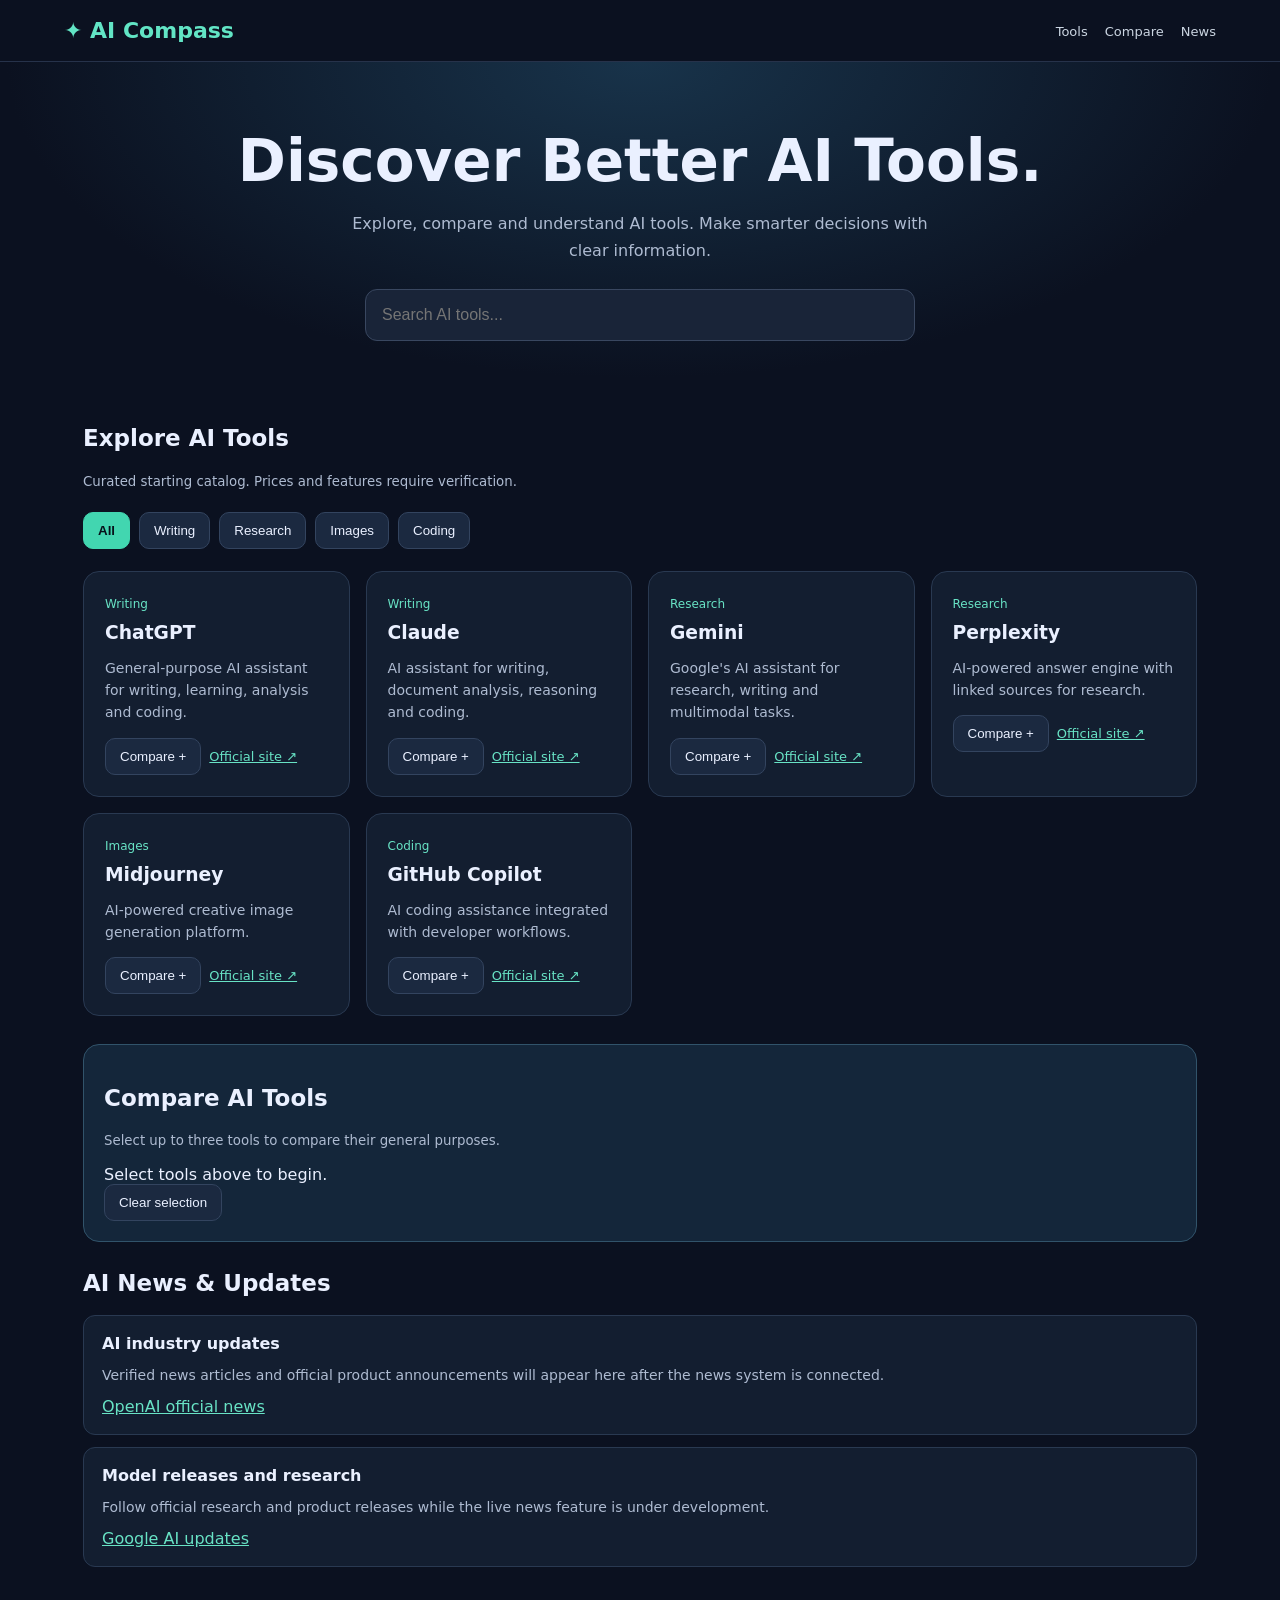
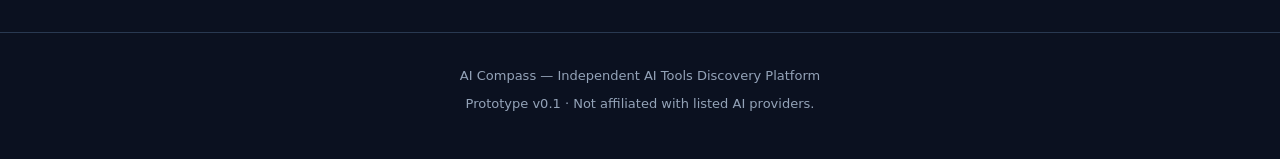
==== index.html @ 741b5163 "Add homepage for AI Compass prototype" ====
<!DOCTYPE html>
<html lang="en">
<head>
<meta charset="UTF-8">
<meta name="viewport" content="width=device-width, initial-scale=1">
<meta name="description" content="Discover, explore and compare AI tools with AI Compass.">
<title>AI Compass | Discover Better AI Tools</title>
<style>
:root{font-family:system-ui,Arial,sans-serif;color:#eaf0ff;background:#0b1120}
*{box-sizing:border-box}
body{margin:0}
header{border-bottom:1px solid #26324a;padding:18px 5%;display:flex;justify-content:space-between;align-items:center;gap:12px}
.logo{font-weight:800;font-size:22px;color:#62e5c5}
nav a{color:#cbd5e1;text-decoration:none;margin-left:12px;font-size:13px}
.hero{text-align:center;padding:65px 18px 40px;background:radial-gradient(ellipse at top,#18334a,#0b1120 70%)}
h1{font-size:clamp(32px,7vw,58px);margin:0 0 15px}
.hero p{color:#aebbd1;max-width:580px;margin:0 auto 25px;line-height:1.7}
input{background:#192438;color:white;border:1px solid #394760;border-radius:12px;padding:16px;width:100%;max-width:550px;font-size:16px}
main{max-width:1150px;margin:auto;padding:25px 18px}
h2{font-size:23px}
.filters{display:flex;flex-wrap:wrap;gap:9px;margin:22px 0}
button{cursor:pointer;background:#1b2940;color:#eaf0ff;border:1px solid #33445f;border-radius:10px;padding:10px 14px}
button.active,.primary{background:#42d6b0;color:#07121a;border-color:#42d6b0;font-weight:700}
.grid{display:grid;grid-template-columns:repeat(auto-fit,minmax(240px,1fr));gap:16px}
.card{background:#131e30;border:1px solid #293951;border-radius:16px;padding:21px}
.card h3{margin:10px 0}
.card p{color:#aebbd1;font-size:14px;line-height:1.6}
.tag{color:#68e3c5;font-size:12px}
.actions{display:flex;gap:8px;align-items:center;flex-wrap:wrap}
a{color:#68e3c5}
.card a{font-size:13px}
.compare{background:#14263a;border:1px solid #31536a;border-radius:16px;padding:20px;margin:28px 0}
.compare table{width:100%;border-collapse:collapse;font-size:14px}
td,th{padding:12px;border-bottom:1px solid #304158;text-align:left}
.tablewrap{overflow-x:auto}
.news{display:grid;gap:12px}
.news article{padding:18px;border:1px solid #293951;border-radius:12px;background:#131e30}
.news p{color:#aebbd1;font-size:14px}
footer{text-align:center;padding:35px;color:#94a3b8;border-top:1px solid #293951;margin-top:40px;font-size:13px}
small{color:#aebbd1}
</style>
</head>
<body>
<header>
<div class="logo">✦ AI Compass</div>
<nav>
<a href="#tools">Tools</a>
<a href="#comparison">Compare</a>
<a href="#news">News</a>
</nav>
</header>

<section class="hero">
<h1>Discover Better AI Tools.</h1>
<p>Explore, compare and understand AI tools.
Make smarter decisions with clear information.</p>
<input id="search" placeholder="Search AI tools..." aria-label="Search AI tools">
</section>

<main>
<section id="tools">
<h2>Explore AI Tools</h2>
<p><small>Curated starting catalog. Prices and features require verification.</small></p>
<div class="filters" id="filters"></div>
<div class="grid" id="cards"></div>
</section>

<section class="compare" id="comparison">
<h2>Compare AI Tools</h2>
<p><small>Select up to three tools to compare their general purposes.</small></p>
<div id="comparisonResult">Select tools above to begin.</div>
<button onclick="clearComparison()">Clear selection</button>
</section>

<section id="news">
<h2>AI News & Updates</h2>
<div class="news">
<article>
<strong>AI industry updates</strong>
<p>Verified news articles and official product announcements will appear here after the news system is connected.</p>
<a href="https://openai.com/news/" target="_blank" rel="noopener noreferrer">OpenAI official news</a>
</article>
<article>
<strong>Model releases and research</strong>
<p>Follow official research and product releases while the live news feature is under development.</p>
<a href="https://blog.google/technology/ai/" target="_blank" rel="noopener noreferrer">Google AI updates</a>
</article>
</div>
</section>
</main>

<footer>
AI Compass — Independent AI Tools Discovery Platform
<p>Prototype v0.1 · Not affiliated with listed AI providers.</p>
</footer>

<script>
const tools=[
{id:"chatgpt",name:"ChatGPT",category:"Writing",description:"General-purpose AI assistant for writing, learning, analysis and coding.",url:"https://chatgpt.com"},
{id:"claude",name:"Claude",category:"Writing",description:"AI assistant for writing, document analysis, reasoning and coding.",url:"https://claude.ai"},
{id:"gemini",name:"Gemini",category:"Research",description:"Google's AI assistant for research, writing and multimodal tasks.",url:"https://gemini.google.com"},
{id:"perplexity",name:"Perplexity",category:"Research",description:"AI-powered answer engine with linked sources for research.",url:"https://www.perplexity.ai"},
{id:"midjourney",name:"Midjourney",category:"Images",description:"AI-powered creative image generation platform.",url:"https://www.midjourney.com"},
{id:"copilot",name:"GitHub Copilot",category:"Coding",description:"AI coding assistance integrated with developer workflows.",url:"https://github.com/features/copilot"}
];

let category="All";
let selected=[];

function renderFilters(){
const categories=["All",...new Set(tools.map(t=>t.category))];
document.getElementById("filters").innerHTML=categories.map(c=>
`<button class="${category===c?'active':''}" data-category="${c}">${c}</button>`
).join("");
document.querySelectorAll("[data-category]").forEach(b=>{
b.onclick=()=>{category=b.dataset.category;renderFilters();renderTools()};
});
}

function renderTools(){
const q=document.getElementById("search").value.toLowerCase();
const filtered=tools.filter(t=>
(category==="All"||t.category===category)&&
(t.name+" "+t.description+" "+t.category).toLowerCase().includes(q)
);
document.getElementById("cards").innerHTML=filtered.length?
filtered.map(t=>`
<div class="card">
<span class="tag">${t.category}</span>
<h3>${t.name}</h3>
<p>${t.description}</p>
<div class="actions">
<button class="${selected.includes(t.id)?'primary':''}" data-tool="${t.id}">
${selected.includes(t.id)?"Selected ✓":"Compare +"}</button>
<a href="${t.url}" target="_blank" rel="noopener noreferrer">Official site ↗</a>
</div>
</div>`).join(""):"<p>No tools found.</p>";

document.querySelectorAll("[data-tool]").forEach(b=>{
b.onclick=()=>toggleCompare(b.dataset.tool);
});
}

function toggleCompare(id){
if(selected.includes(id)){
selected=selected.filter(x=>x!==id);
}else{
if(selected.length>=3){alert("Select up to 3 tools.");return}
selected.push(id);
}
renderTools();
renderComparison();
}

function renderComparison(){
const chosen=selected.map(id=>tools.find(t=>t.id===id));
const target=document.getElementById("comparisonResult");
if(!chosen.length){
target.textContent="Select tools above to begin.";
return;
}
target.innerHTML=`
<div class="tablewrap"><table>
<thead><tr><th>Feature</th>${chosen.map(t=>`<th>${t.name}</th>`).join("")}</tr></thead>
<tbody>
<tr><td>Category</td>${chosen.map(t=>`<td>${t.category}</td>`).join("")}</tr>
<tr><td>Primary use</td>${chosen.map(t=>`<td>${t.description}</td>`).join("")}</tr>
<tr><td>Pricing</td>${chosen.map(()=>"<td>Check official site</td>").join("")}</tr>
</tbody>
</table></div>`;
}

function clearComparison(){
selected=[];
renderTools();
renderComparison();
}

document.getElementById("search").addEventListener("input",renderTools);
renderFilters();
renderTools();
renderComparison();
</script>
</body>
</html>
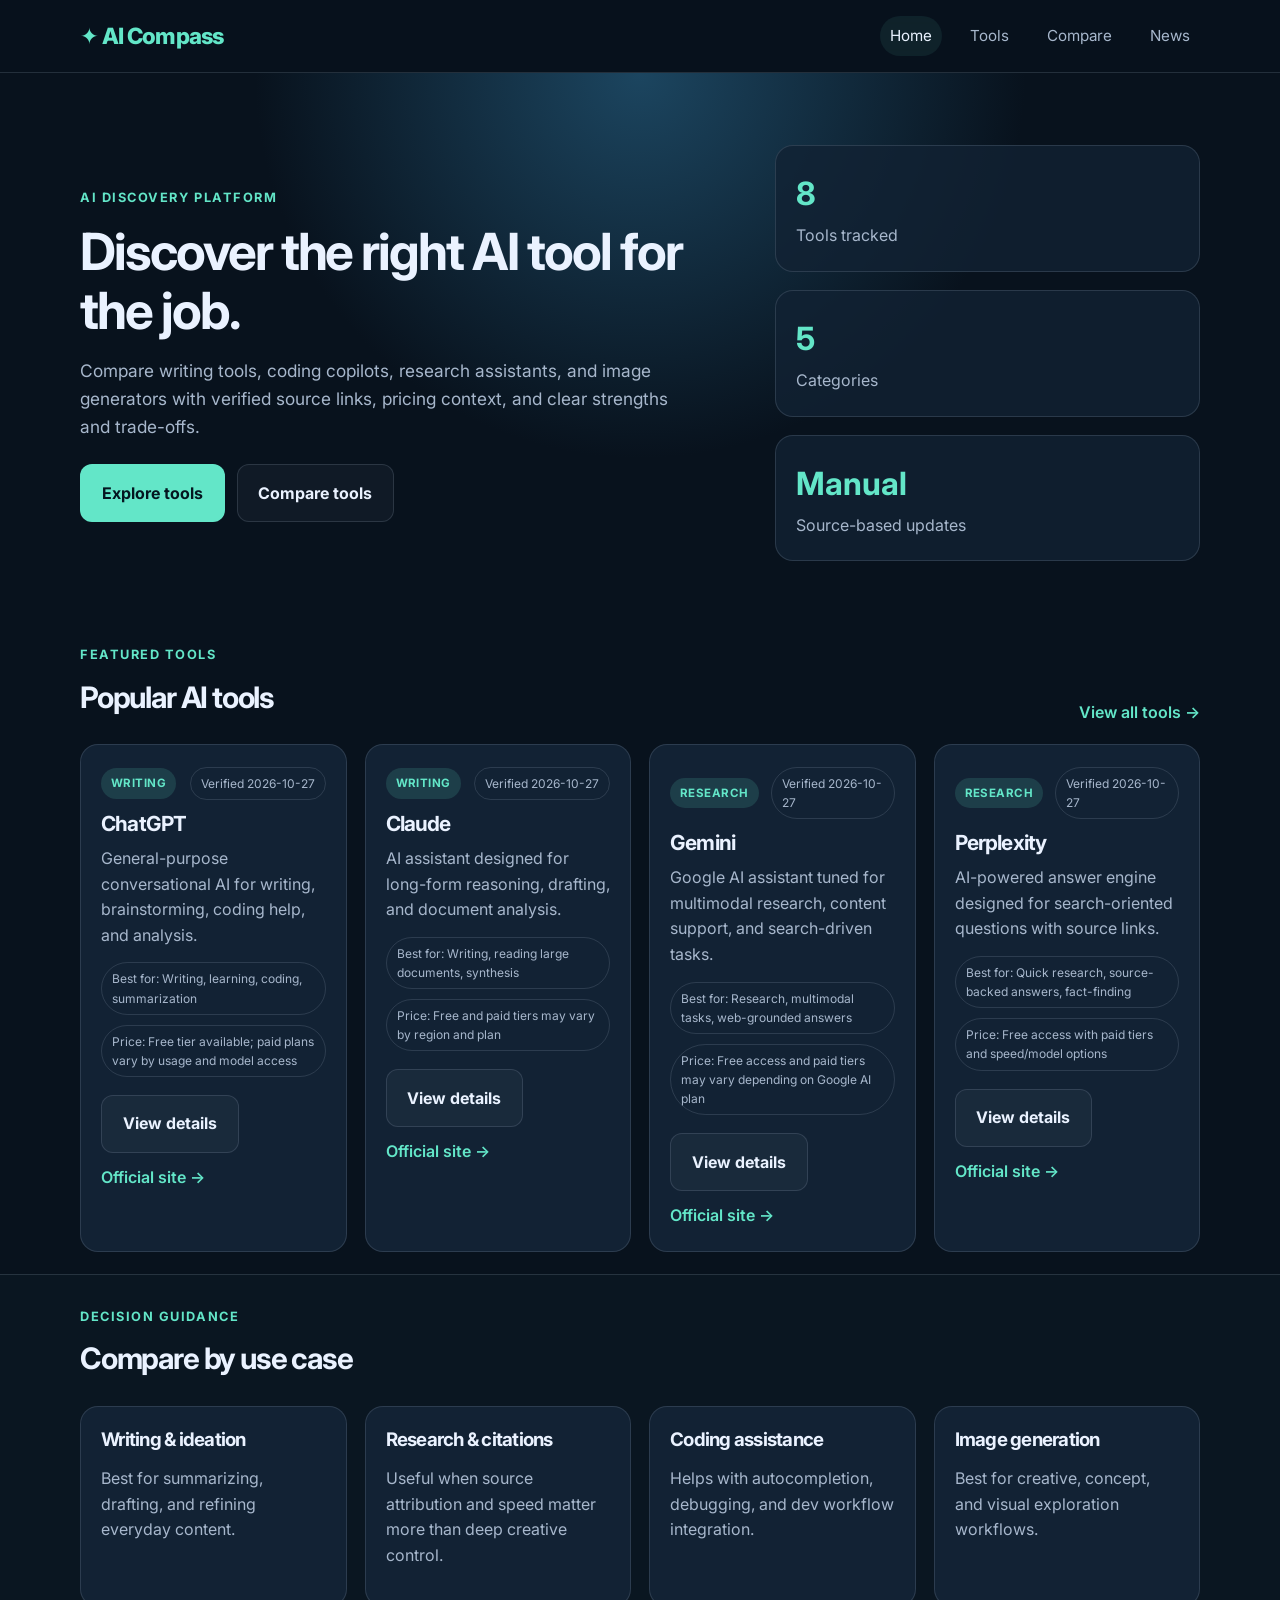
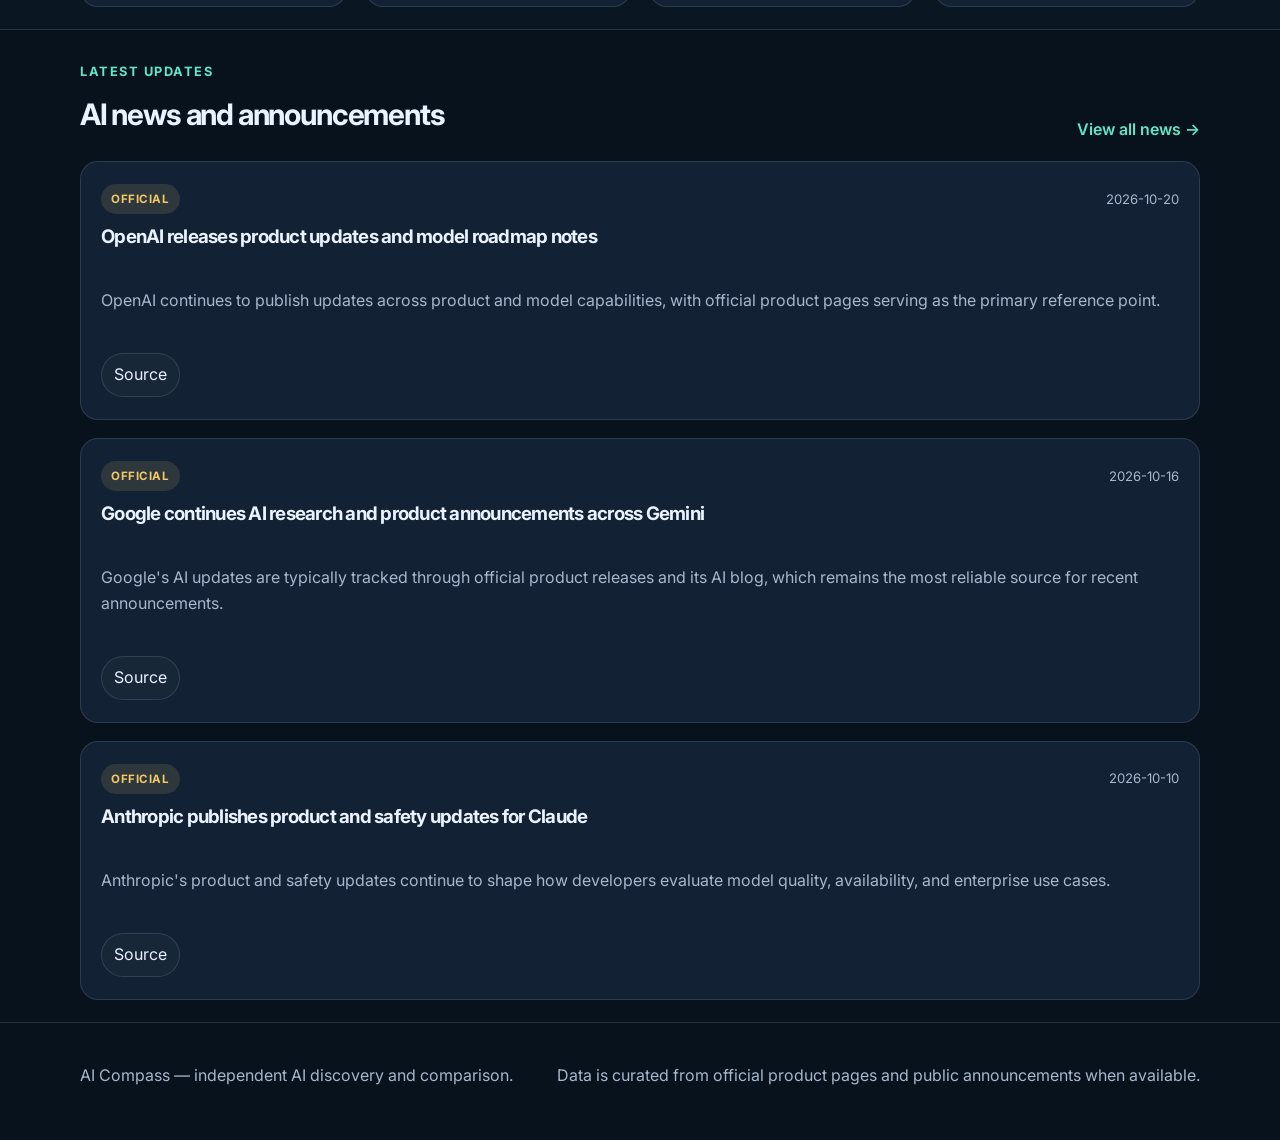
==== commit bcc72d21: "Upgrade AI Compass to v0.2 static multi-page platform with GitHub Pages compatibility and JSON-drive" ====
--- a/index.html
+++ b/index.html
@@ -1,185 +1,138 @@
-<!DOCTYPE html>
+<!doctype html>
 <html lang="en">
-<head>
-<meta charset="UTF-8">
-<meta name="viewport" content="width=device-width, initial-scale=1">
-<meta name="description" content="Discover, explore and compare AI tools with AI Compass.">
-<title>AI Compass | Discover Better AI Tools</title>
-<style>
-:root{font-family:system-ui,Arial,sans-serif;color:#eaf0ff;background:#0b1120}
-*{box-sizing:border-box}
-body{margin:0}
-header{border-bottom:1px solid #26324a;padding:18px 5%;display:flex;justify-content:space-between;align-items:center;gap:12px}
-.logo{font-weight:800;font-size:22px;color:#62e5c5}
-nav a{color:#cbd5e1;text-decoration:none;margin-left:12px;font-size:13px}
-.hero{text-align:center;padding:65px 18px 40px;background:radial-gradient(ellipse at top,#18334a,#0b1120 70%)}
-h1{font-size:clamp(32px,7vw,58px);margin:0 0 15px}
-.hero p{color:#aebbd1;max-width:580px;margin:0 auto 25px;line-height:1.7}
-input{background:#192438;color:white;border:1px solid #394760;border-radius:12px;padding:16px;width:100%;max-width:550px;font-size:16px}
-main{max-width:1150px;margin:auto;padding:25px 18px}
-h2{font-size:23px}
-.filters{display:flex;flex-wrap:wrap;gap:9px;margin:22px 0}
-button{cursor:pointer;background:#1b2940;color:#eaf0ff;border:1px solid #33445f;border-radius:10px;padding:10px 14px}
-button.active,.primary{background:#42d6b0;color:#07121a;border-color:#42d6b0;font-weight:700}
-.grid{display:grid;grid-template-columns:repeat(auto-fit,minmax(240px,1fr));gap:16px}
-.card{background:#131e30;border:1px solid #293951;border-radius:16px;padding:21px}
-.card h3{margin:10px 0}
-.card p{color:#aebbd1;font-size:14px;line-height:1.6}
-.tag{color:#68e3c5;font-size:12px}
-.actions{display:flex;gap:8px;align-items:center;flex-wrap:wrap}
-a{color:#68e3c5}
-.card a{font-size:13px}
-.compare{background:#14263a;border:1px solid #31536a;border-radius:16px;padding:20px;margin:28px 0}
-.compare table{width:100%;border-collapse:collapse;font-size:14px}
-td,th{padding:12px;border-bottom:1px solid #304158;text-align:left}
-.tablewrap{overflow-x:auto}
-.news{display:grid;gap:12px}
-.news article{padding:18px;border:1px solid #293951;border-radius:12px;background:#131e30}
-.news p{color:#aebbd1;font-size:14px}
-footer{text-align:center;padding:35px;color:#94a3b8;border-top:1px solid #293951;margin-top:40px;font-size:13px}
-small{color:#aebbd1}
-</style>
-</head>
-<body>
-<header>
-<div class="logo">✦ AI Compass</div>
-<nav>
-<a href="#tools">Tools</a>
-<a href="#comparison">Compare</a>
-<a href="#news">News</a>
-</nav>
-</header>
+  <head>
+    <meta charset="UTF-8" />
+    <meta name="viewport" content="width=device-width, initial-scale=1.0" />
+    <meta
+      name="description"
+      content="AI Compass helps you discover, compare, and evaluate AI tools with clear data, pricing context, and source links."
+    />
+    <meta
+      name="keywords"
+      content="AI tools, AI comparison, AI discovery, AI news, chatbots, AI research tools, AI coding assistants"
+    />
+    <title>AI Compass | Discover Better AI Tools</title>
+    <link rel="preconnect" href="https://fonts.googleapis.com" />
+    <link rel="preconnect" href="https://fonts.gstatic.com" crossorigin />
+    <link
+      href="https://fonts.googleapis.com/css2?family=Inter:wght@400;500;600;700;800&display=swap"
+      rel="stylesheet"
+    />
+    <link rel="stylesheet" href="assets/styles.css" />
+    <script src="assets/app.js" defer></script>
+  </head>
+  <body>
+    <header class="site-header">
+      <div class="container nav-shell">
+        <a href="index.html" class="brand" aria-label="AI Compass home">✦ AI Compass</a>
+        <nav class="main-nav" aria-label="Main navigation">
+          <a href="index.html" class="active">Home</a>
+          <a href="tools.html">Tools</a>
+          <a href="comparison.html">Compare</a>
+          <a href="news.html">News</a>
+        </nav>
+      </div>
+    </header>
 
-<section class="hero">
-<h1>Discover Better AI Tools.</h1>
-<p>Explore, compare and understand AI tools.
-Make smarter decisions with clear information.</p>
-<input id="search" placeholder="Search AI tools..." aria-label="Search AI tools">
-</section>
+    <main>
+      <section class="hero">
+        <div class="container hero-inner">
+          <div class="hero-copy">
+            <span class="eyebrow">AI discovery platform</span>
+            <h1>Discover the right AI tool for the job.</h1>
+            <p>
+              Compare writing tools, coding copilots, research assistants, and image generators with
+              verified source links, pricing context, and clear strengths and trade-offs.
+            </p>
+            <div class="hero-actions">
+              <a class="button primary" href="tools.html">Explore tools</a>
+              <a class="button secondary" href="comparison.html">Compare tools</a>
+            </div>
+          </div>
+          <div class="hero-panel" aria-label="Overview stats">
+            <div class="stat-card">
+              <strong data-home-stat="count">0</strong>
+              <span>Tools tracked</span>
+            </div>
+            <div class="stat-card">
+              <strong data-home-stat="categories">0</strong>
+              <span>Categories</span>
+            </div>
+            <div class="stat-card">
+              <strong>Manual</strong>
+              <span>Source-based updates</span>
+            </div>
+          </div>
+        </div>
+      </section>
 
-<main>
-<section id="tools">
-<h2>Explore AI Tools</h2>
-<p><small>Curated starting catalog. Prices and features require verification.</small></p>
-<div class="filters" id="filters"></div>
-<div class="grid" id="cards"></div>
-</section>
+      <section class="section">
+        <div class="container">
+          <div class="section-head">
+            <div>
+              <span class="eyebrow">Featured tools</span>
+              <h2>Popular AI tools</h2>
+            </div>
+            <a href="tools.html" class="inline-link">View all tools →</a>
+          </div>
+          <div id="featured-tools" class="tool-grid" aria-live="polite"></div>
+        </div>
+      </section>
 
-<section class="compare" id="comparison">
-<h2>Compare AI Tools</h2>
-<p><small>Select up to three tools to compare their general purposes.</small></p>
-<div id="comparisonResult">Select tools above to begin.</div>
-<button onclick="clearComparison()">Clear selection</button>
-</section>
+      <section class="section alt-section">
+        <div class="container">
+          <div class="section-head">
+            <div>
+              <span class="eyebrow">Decision guidance</span>
+              <h2>Compare by use case</h2>
+            </div>
+          </div>
+          <div class="use-case-grid">
+            <article class="info-card">
+              <h3>Writing & ideation</h3>
+              <p>Best for summarizing, drafting, and refining everyday content.</p>
+            </article>
+            <article class="info-card">
+              <h3>Research & citations</h3>
+              <p>Useful when source attribution and speed matter more than deep creative control.</p>
+            </article>
+            <article class="info-card">
+              <h3>Coding assistance</h3>
+              <p>Helps with autocompletion, debugging, and dev workflow integration.</p>
+            </article>
+            <article class="info-card">
+              <h3>Image generation</h3>
+              <p>Best for creative, concept, and visual exploration workflows.</p>
+            </article>
+          </div>
+        </div>
+      </section>
 
-<section id="news">
-<h2>AI News & Updates</h2>
-<div class="news">
-<article>
-<strong>AI industry updates</strong>
-<p>Verified news articles and official product announcements will appear here after the news system is connected.</p>
-<a href="https://openai.com/news/" target="_blank" rel="noopener noreferrer">OpenAI official news</a>
-</article>
-<article>
-<strong>Model releases and research</strong>
-<p>Follow official research and product releases while the live news feature is under development.</p>
-<a href="https://blog.google/technology/ai/" target="_blank" rel="noopener noreferrer">Google AI updates</a>
-</article>
-</div>
-</section>
-</main>
+      <section class="section">
+        <div class="container">
+          <div class="section-head">
+            <div>
+              <span class="eyebrow">Latest updates</span>
+              <h2>AI news and announcements</h2>
+            </div>
+            <a href="news.html" class="inline-link">View all news →</a>
+          </div>
+          <div id="featured-news" class="news-list compact"></div>
+        </div>
+      </section>
+    </main>
 
-<footer>
-AI Compass — Independent AI Tools Discovery Platform
-<p>Prototype v0.1 · Not affiliated with listed AI providers.</p>
-</footer>
+    <footer class="site-footer">
+      <div class="container footer-shell">
+        <p>AI Compass — independent AI discovery and comparison.</p>
+        <p>Data is curated from official product pages and public announcements when available.</p>
+      </div>
+    </footer>
 
-<script>
-const tools=[
-{id:"chatgpt",name:"ChatGPT",category:"Writing",description:"General-purpose AI assistant for writing, learning, analysis and coding.",url:"https://chatgpt.com"},
-{id:"claude",name:"Claude",category:"Writing",description:"AI assistant for writing, document analysis, reasoning and coding.",url:"https://claude.ai"},
-{id:"gemini",name:"Gemini",category:"Research",description:"Google's AI assistant for research, writing and multimodal tasks.",url:"https://gemini.google.com"},
-{id:"perplexity",name:"Perplexity",category:"Research",description:"AI-powered answer engine with linked sources for research.",url:"https://www.perplexity.ai"},
-{id:"midjourney",name:"Midjourney",category:"Images",description:"AI-powered creative image generation platform.",url:"https://www.midjourney.com"},
-{id:"copilot",name:"GitHub Copilot",category:"Coding",description:"AI coding assistance integrated with developer workflows.",url:"https://github.com/features/copilot"}
-];
-
-let category="All";
-let selected=[];
-
-function renderFilters(){
-const categories=["All",...new Set(tools.map(t=>t.category))];
-document.getElementById("filters").innerHTML=categories.map(c=>
-`<button class="${category===c?'active':''}" data-category="${c}">${c}</button>`
-).join("");
-document.querySelectorAll("[data-category]").forEach(b=>{
-b.onclick=()=>{category=b.dataset.category;renderFilters();renderTools()};
-});
-}
-
-function renderTools(){
-const q=document.getElementById("search").value.toLowerCase();
-const filtered=tools.filter(t=>
-(category==="All"||t.category===category)&&
-(t.name+" "+t.description+" "+t.category).toLowerCase().includes(q)
-);
-document.getElementById("cards").innerHTML=filtered.length?
-filtered.map(t=>`
-<div class="card">
-<span class="tag">${t.category}</span>
-<h3>${t.name}</h3>
-<p>${t.description}</p>
-<div class="actions">
-<button class="${selected.includes(t.id)?'primary':''}" data-tool="${t.id}">
-${selected.includes(t.id)?"Selected ✓":"Compare +"}</button>
-<a href="${t.url}" target="_blank" rel="noopener noreferrer">Official site ↗</a>
-</div>
-</div>`).join(""):"<p>No tools found.</p>";
-
-document.querySelectorAll("[data-tool]").forEach(b=>{
-b.onclick=()=>toggleCompare(b.dataset.tool);
-});
-}
-
-function toggleCompare(id){
-if(selected.includes(id)){
-selected=selected.filter(x=>x!==id);
-}else{
-if(selected.length>=3){alert("Select up to 3 tools.");return}
-selected.push(id);
-}
-renderTools();
-renderComparison();
-}
-
-function renderComparison(){
-const chosen=selected.map(id=>tools.find(t=>t.id===id));
-const target=document.getElementById("comparisonResult");
-if(!chosen.length){
-target.textContent="Select tools above to begin.";
-return;
-}
-target.innerHTML=`
-<div class="tablewrap"><table>
-<thead><tr><th>Feature</th>${chosen.map(t=>`<th>${t.name}</th>`).join("")}</tr></thead>
-<tbody>
-<tr><td>Category</td>${chosen.map(t=>`<td>${t.category}</td>`).join("")}</tr>
-<tr><td>Primary use</td>${chosen.map(t=>`<td>${t.description}</td>`).join("")}</tr>
-<tr><td>Pricing</td>${chosen.map(()=>"<td>Check official site</td>").join("")}</tr>
-</tbody>
-</table></div>`;
-}
-
-function clearComparison(){
-selected=[];
-renderTools();
-renderComparison();
-}
-
-document.getElementById("search").addEventListener("input",renderTools);
-renderFilters();
-renderTools();
-renderComparison();
-</script>
-</body>
+    <script>
+      document.addEventListener('DOMContentLoaded', () => {
+        window.aiCompassApp && window.aiCompassApp.initHome();
+      });
+    </script>
+  </body>
 </html>
--- a/assets/styles.css
+++ b/assets/styles.css
@@ -0,0 +1,607 @@
+@charset "UTF-8";
+:root {
+  --bg: #08121d;
+  --bg-soft: #0d1b2a;
+  --panel: #122234;
+  --panel-strong: #132b42;
+  --panel-alt: #101e2f;
+  --border: rgba(148, 163, 184, 0.2);
+  --text: #eaf2ff;
+  --muted: #a7b7cc;
+  --accent: #63e6c8;
+  --accent-strong: #43d9b6;
+  --accent-soft: rgba(99, 230, 200, 0.14);
+  --warning: #f3c969;
+  --danger: #ee7d7d;
+  --shadow: rgba(3, 7, 18, 0.45);
+  --radius: 18px;
+  --radius-small: 12px;
+}
+
+* {
+  box-sizing: border-box;
+}
+
+html {
+  scroll-behavior: smooth;
+}
+
+body {
+  margin: 0;
+  font-family: "Inter", system-ui, -apple-system, BlinkMacSystemFont, "Segoe UI", sans-serif;
+  background: var(--bg);
+  color: var(--text);
+  line-height: 1.6;
+}
+
+a {
+  color: var(--accent);
+  text-decoration: none;
+}
+
+a:hover {
+  text-decoration: underline;
+}
+
+img {
+  max-width: 100%;
+}
+
+button,
+input,
+select {
+  font: inherit;
+}
+
+.container {
+  width: min(1120px, calc(100% - 32px));
+  margin: 0 auto;
+}
+
+.narrow {
+  max-width: 760px;
+}
+
+.site-header {
+  position: sticky;
+  top: 0;
+  z-index: 30;
+  background: rgba(8, 18, 29, 0.85);
+  backdrop-filter: blur(12px);
+  border-bottom: 1px solid var(--border);
+}
+
+.nav-shell {
+  display: flex;
+  align-items: center;
+  justify-content: space-between;
+  min-height: 72px;
+  gap: 24px;
+}
+
+.brand {
+  font-size: 1.4rem;
+  font-weight: 800;
+  letter-spacing: -0.04em;
+  color: var(--accent);
+  text-decoration: none;
+}
+
+.main-nav {
+  display: flex;
+  align-items: center;
+  gap: 18px;
+  flex-wrap: wrap;
+}
+
+.main-nav a {
+  font-size: 0.95rem;
+  color: var(--muted);
+  text-decoration: none;
+  padding: 8px 10px;
+  border-radius: 999px;
+  transition: 0.2s ease;
+}
+
+.main-nav a:hover,
+.main-nav a.active {
+  color: var(--text);
+  background: rgba(99, 230, 200, 0.08);
+}
+
+.hero {
+  padding: 72px 0 52px;
+  background: radial-gradient(circle at top, rgba(36, 91, 124, 0.7), rgba(8, 18, 29, 0.95) 46%);
+}
+
+.hero-inner {
+  display: grid;
+  grid-template-columns: 1.5fr 0.95fr;
+  gap: 24px;
+  align-items: center;
+}
+
+.eyebrow {
+  display: inline-block;
+  margin-bottom: 14px;
+  color: var(--accent);
+  font-size: 0.8rem;
+  font-weight: 700;
+  letter-spacing: 0.12em;
+  text-transform: uppercase;
+}
+
+h1,
+h2,
+h3,
+h4 {
+  margin: 0 0 12px;
+  line-height: 1.15;
+  letter-spacing: -0.04em;
+}
+
+h1 {
+  font-size: clamp(2.4rem, 4vw, 4.4rem);
+}
+
+h2 {
+  font-size: clamp(1.85rem, 2vw, 2.5rem);
+}
+
+.page-head {
+  padding-top: 52px;
+}
+
+.page-intro {
+  max-width: 640px;
+  color: var(--muted);
+  font-size: 1.05rem;
+}
+
+.hero-copy p {
+  max-width: 620px;
+  color: var(--muted);
+  font-size: 1.08rem;
+}
+
+.hero-actions {
+  display: flex;
+  gap: 12px;
+  flex-wrap: wrap;
+  margin-top: 24px;
+}
+
+.button {
+  display: inline-flex;
+  align-items: center;
+  justify-content: center;
+  padding: 0.95rem 1.3rem;
+  border-radius: 12px;
+  border: 1px solid var(--border);
+  font-weight: 700;
+  transition: 0.2s ease;
+}
+
+.button:hover {
+  text-decoration: none;
+}
+
+.button.primary {
+  background: var(--accent);
+  border-color: transparent;
+  color: #041620;
+}
+
+.button.secondary {
+  background: rgba(148, 163, 184, 0.06);
+  color: var(--text);
+}
+
+.hero-panel {
+  display: grid;
+  gap: 18px;
+}
+
+.stat-card {
+  background: rgba(18, 34, 52, 0.8);
+  border: 1px solid var(--border);
+  border-radius: var(--radius);
+  padding: 22px 20px;
+  box-shadow: var(--shadow);
+}
+
+.stat-card strong {
+  display: block;
+  font-size: 2rem;
+  margin-bottom: 4px;
+  color: var(--accent);
+}
+
+.stat-card span {
+  color: var(--muted);
+}
+
+.section {
+  padding: 28px 0 22px;
+}
+
+.alt-section {
+  background: rgba(12, 25, 36, 0.65);
+  border-block: 1px solid var(--border);
+}
+
+.section-head {
+  display: flex;
+  align-items: end;
+  justify-content: space-between;
+  gap: 20px;
+  margin-bottom: 18px;
+}
+
+.inline-link {
+  font-weight: 600;
+}
+
+.tool-grid,
+.news-list,
+.use-case-grid {
+  display: grid;
+  gap: 18px;
+}
+
+.tool-grid {
+  grid-template-columns: repeat(auto-fit, minmax(220px, 1fr));
+}
+
+.use-case-grid {
+  grid-template-columns: repeat(auto-fit, minmax(220px, 1fr));
+}
+
+.tool-card,
+.info-card,
+.news-card,
+.detail-panel,
+.compare-panel {
+  background: var(--panel);
+  border: 1px solid var(--border);
+  border-radius: var(--radius);
+  box-shadow: var(--shadow);
+}
+
+.tool-card {
+  padding: 22px 20px;
+}
+
+.tool-card-header {
+  display: flex;
+  align-items: center;
+  justify-content: space-between;
+  gap: 12px;
+  margin-bottom: 12px;
+}
+
+.tool-category {
+  display: inline-block;
+  padding: 6px 10px;
+  border-radius: 999px;
+  background: var(--accent-soft);
+  color: var(--accent);
+  font-size: 0.72rem;
+  font-weight: 700;
+  letter-spacing: 0.04em;
+  text-transform: uppercase;
+}
+
+.tool-card h3 {
+  font-size: 1.3rem;
+  margin-bottom: 10px;
+}
+
+.tool-card p {
+  color: var(--muted);
+  margin: 0 0 14px;
+}
+
+.meta-row {
+  display: flex;
+  flex-wrap: wrap;
+  gap: 10px;
+  margin-bottom: 18px;
+}
+
+.meta-pill {
+  display: inline-flex;
+  align-items: center;
+  gap: 6px;
+  padding: 6px 10px;
+  border: 1px solid var(--border);
+  border-radius: 999px;
+  font-size: 0.75rem;
+  color: var(--muted);
+}
+
+.tool-card .actions {
+  display: flex;
+  align-items: center;
+  justify-content: space-between;
+  gap: 12px;
+  flex-wrap: wrap;
+}
+
+.chip-row {
+  display: flex;
+  flex-wrap: wrap;
+  gap: 10px;
+  margin-top: 18px;
+}
+
+.chip {
+  background: rgba(148, 163, 184, 0.05);
+  color: var(--text);
+  border: 1px solid var(--border);
+  border-radius: 999px;
+  padding: 8px 14px;
+  cursor: pointer;
+  transition: 0.2s ease;
+}
+
+.chip.active,
+.chip:hover {
+  background: var(--accent-soft);
+  border-color: rgba(99, 230, 200, 0.5);
+  color: var(--accent);
+}
+
+.toolbar {
+  display: flex;
+  justify-content: space-between;
+  gap: 16px;
+  align-items: center;
+  flex-wrap: wrap;
+}
+
+.search-wrap {
+  width: min(100%, 560px);
+}
+
+.search-wrap input,
+.selector-group select {
+  width: 100%;
+  background: rgba(17, 29, 40, 0.9);
+  color: var(--text);
+  border: 1px solid var(--border);
+  border-radius: 12px;
+  padding: 0.9rem 1rem;
+}
+
+.search-wrap input:focus,
+.selector-group select:focus {
+  outline: 2px solid rgba(99, 230, 200, 0.45);
+  outline-offset: 2px;
+}
+
+.info-card,
+.news-card {
+  padding: 22px 20px;
+}
+
+.info-card p,
+.news-card p,
+.list-note,
+.tool-card .list-note {
+  color: var(--muted);
+}
+
+.news-card {
+  display: grid;
+  gap: 12px;
+}
+
+.news-card-header {
+  display: flex;
+  align-items: center;
+  justify-content: space-between;
+  gap: 12px;
+  flex-wrap: wrap;
+}
+
+.news-card time {
+  color: var(--muted);
+  font-size: 0.82rem;
+}
+
+.news-tag {
+  display: inline-block;
+  padding: 6px 10px;
+  border-radius: 999px;
+  background: rgba(243, 201, 105, 0.12);
+  color: var(--warning);
+  font-size: 0.72rem;
+  text-transform: uppercase;
+  letter-spacing: 0.05em;
+  font-weight: 700;
+}
+
+.compare-selectors {
+  display: grid;
+  grid-template-columns: repeat(auto-fit, minmax(180px, 1fr));
+  gap: 16px;
+}
+
+.selector-group {
+  display: grid;
+  gap: 8px;
+}
+
+.compare-panel {
+  padding: 20px;
+  overflow-x: auto;
+}
+
+.compare-table {
+  width: 100%;
+  border-collapse: collapse;
+  min-width: 640px;
+}
+
+.compare-table th,
+.compare-table td {
+  border-bottom: 1px solid var(--border);
+  text-align: left;
+  padding: 14px 12px;
+  vertical-align: top;
+}
+
+.compare-table th {
+  color: var(--accent);
+  font-size: 0.8rem;
+  letter-spacing: 0.08em;
+  text-transform: uppercase;
+}
+
+.compare-table td {
+  color: var(--text);
+}
+
+.compare-table .muted {
+  color: var(--muted);
+}
+
+.detail-page {
+  padding: 40px 0 64px;
+}
+
+.detail-panel {
+  padding: 24px;
+}
+
+.detail-header {
+  display: flex;
+  align-items: start;
+  justify-content: space-between;
+  gap: 18px;
+  flex-wrap: wrap;
+  padding-bottom: 18px;
+  border-bottom: 1px solid var(--border);
+  margin-bottom: 18px;
+}
+
+.detail-topline {
+  display: flex;
+  align-items: center;
+  gap: 10px;
+  flex-wrap: wrap;
+  margin-bottom: 10px;
+}
+
+.detail-grid {
+  display: grid;
+  grid-template-columns: repeat(auto-fit, minmax(220px, 1fr));
+  gap: 18px;
+  margin-top: 18px;
+}
+
+.detail-card {
+  padding: 18px;
+  border-radius: 12px;
+  background: rgba(17, 29, 40, 0.9);
+  border: 1px solid var(--border);
+}
+
+.detail-card h3 {
+  margin-bottom: 8px;
+  color: var(--accent);
+  font-size: 0.82rem;
+  letter-spacing: 0.08em;
+  text-transform: uppercase;
+}
+
+.detail-card ul {
+  margin: 0;
+  padding-left: 18px;
+  color: var(--muted);
+}
+
+.list-inline {
+  display: flex;
+  flex-wrap: wrap;
+  gap: 8px;
+  padding: 0;
+  margin: 0;
+  list-style: none;
+}
+
+.list-inline li {
+  padding: 6px 10px;
+  border-radius: 999px;
+  background: rgba(99, 230, 200, 0.08);
+  color: var(--accent);
+  font-size: 0.76rem;
+}
+
+.sources {
+  display: flex;
+  flex-wrap: wrap;
+  gap: 10px;
+  margin-top: 12px;
+}
+
+.sources a {
+  display: inline-flex;
+  align-items: center;
+  gap: 8px;
+  padding: 8px 12px;
+  border-radius: 999px;
+  border: 1px solid var(--border);
+  color: var(--text);
+  background: rgba(148, 163, 184, 0.04);
+}
+
+.site-footer {
+  border-top: 1px solid var(--border);
+  padding: 24px 0 36px;
+  color: var(--muted);
+}
+
+.footer-shell {
+  display: flex;
+  justify-content: space-between;
+  gap: 14px;
+  align-items: center;
+  flex-wrap: wrap;
+}
+
+.sr-only {
+  position: absolute;
+  width: 1px;
+  height: 1px;
+  padding: 0;
+  margin: -1px;
+  overflow: hidden;
+  clip: rect(0, 0, 0, 0);
+  white-space: nowrap;
+  border: 0;
+}
+
+@media (max-width: 720px) {
+  .hero-inner {
+    grid-template-columns: 1fr;
+  }
+
+  .nav-shell,
+  .section-head,
+  .footer-shell {
+    align-items: flex-start;
+    flex-direction: column;
+  }
+
+  .main-nav {
+    gap: 10px;
+  }
+
+  .tool-card .actions,
+  .detail-header {
+    flex-direction: column;
+    align-items: flex-start;
+  }
+}
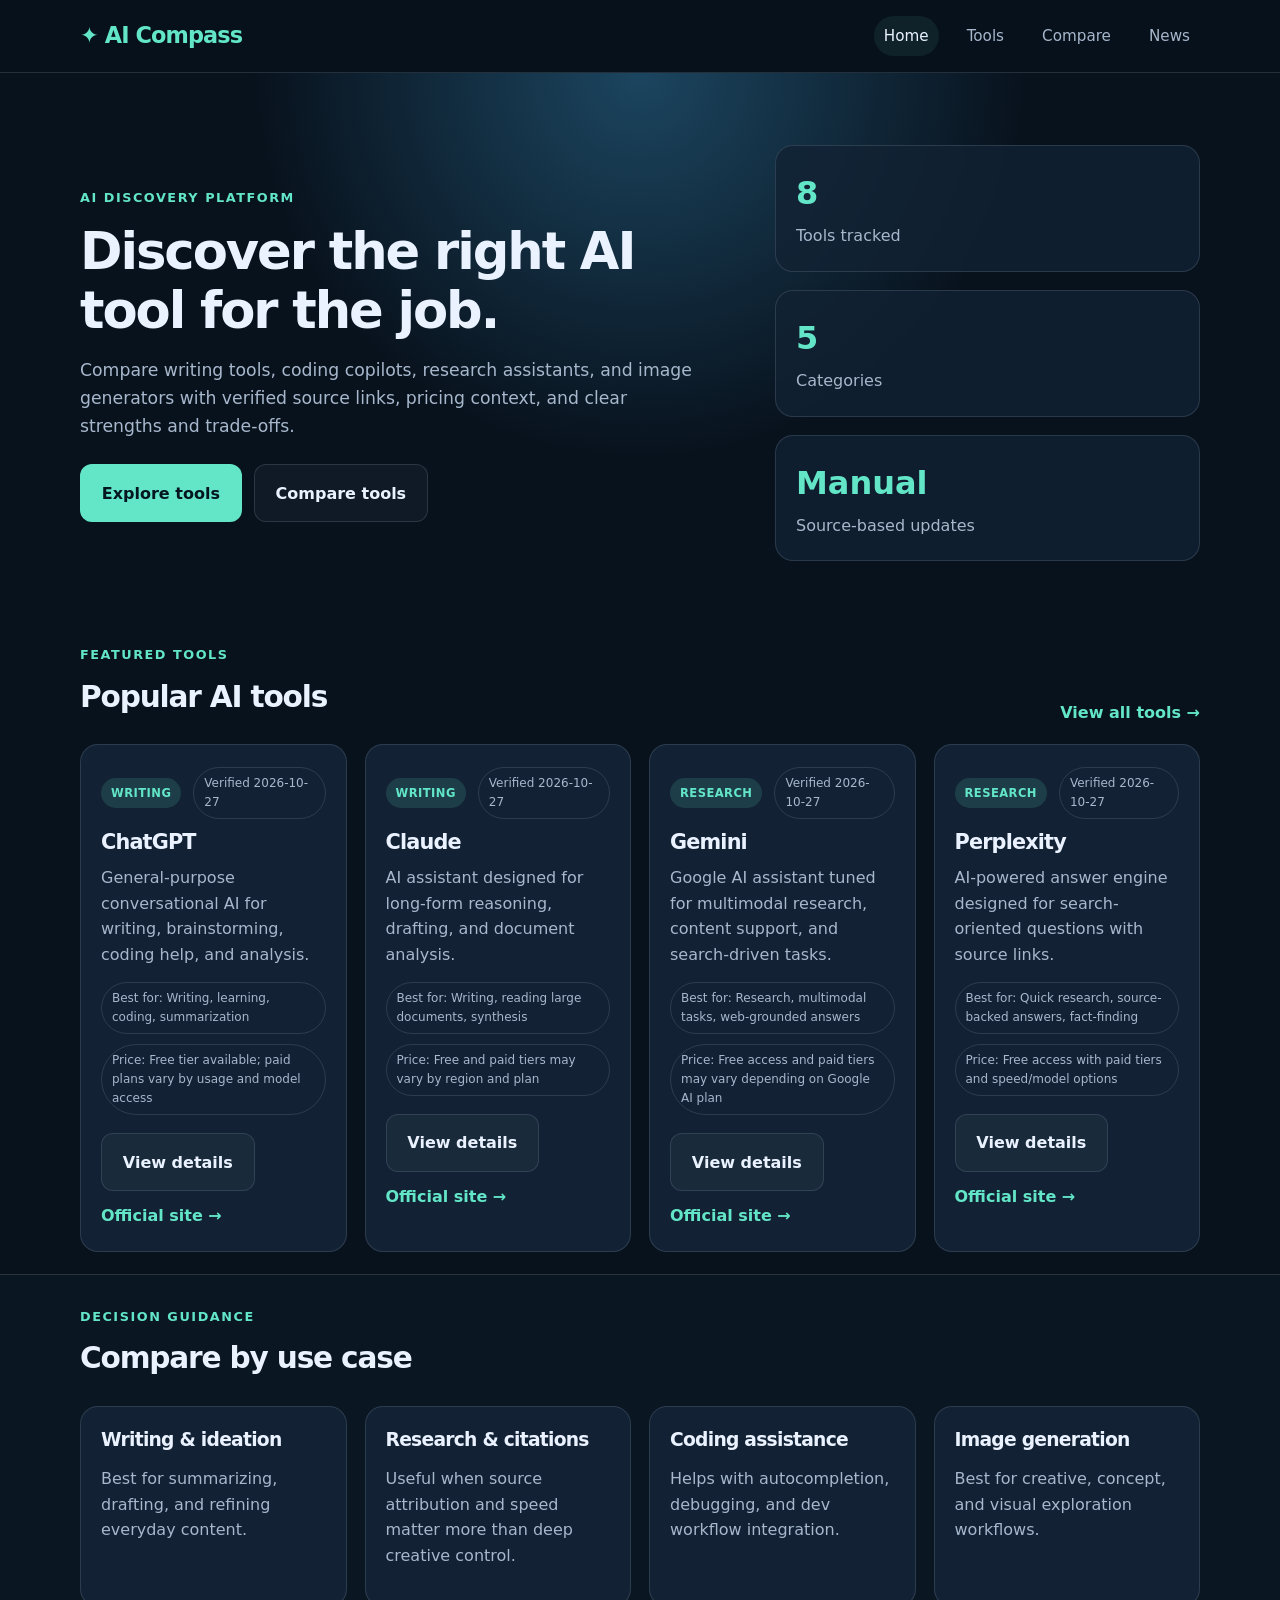
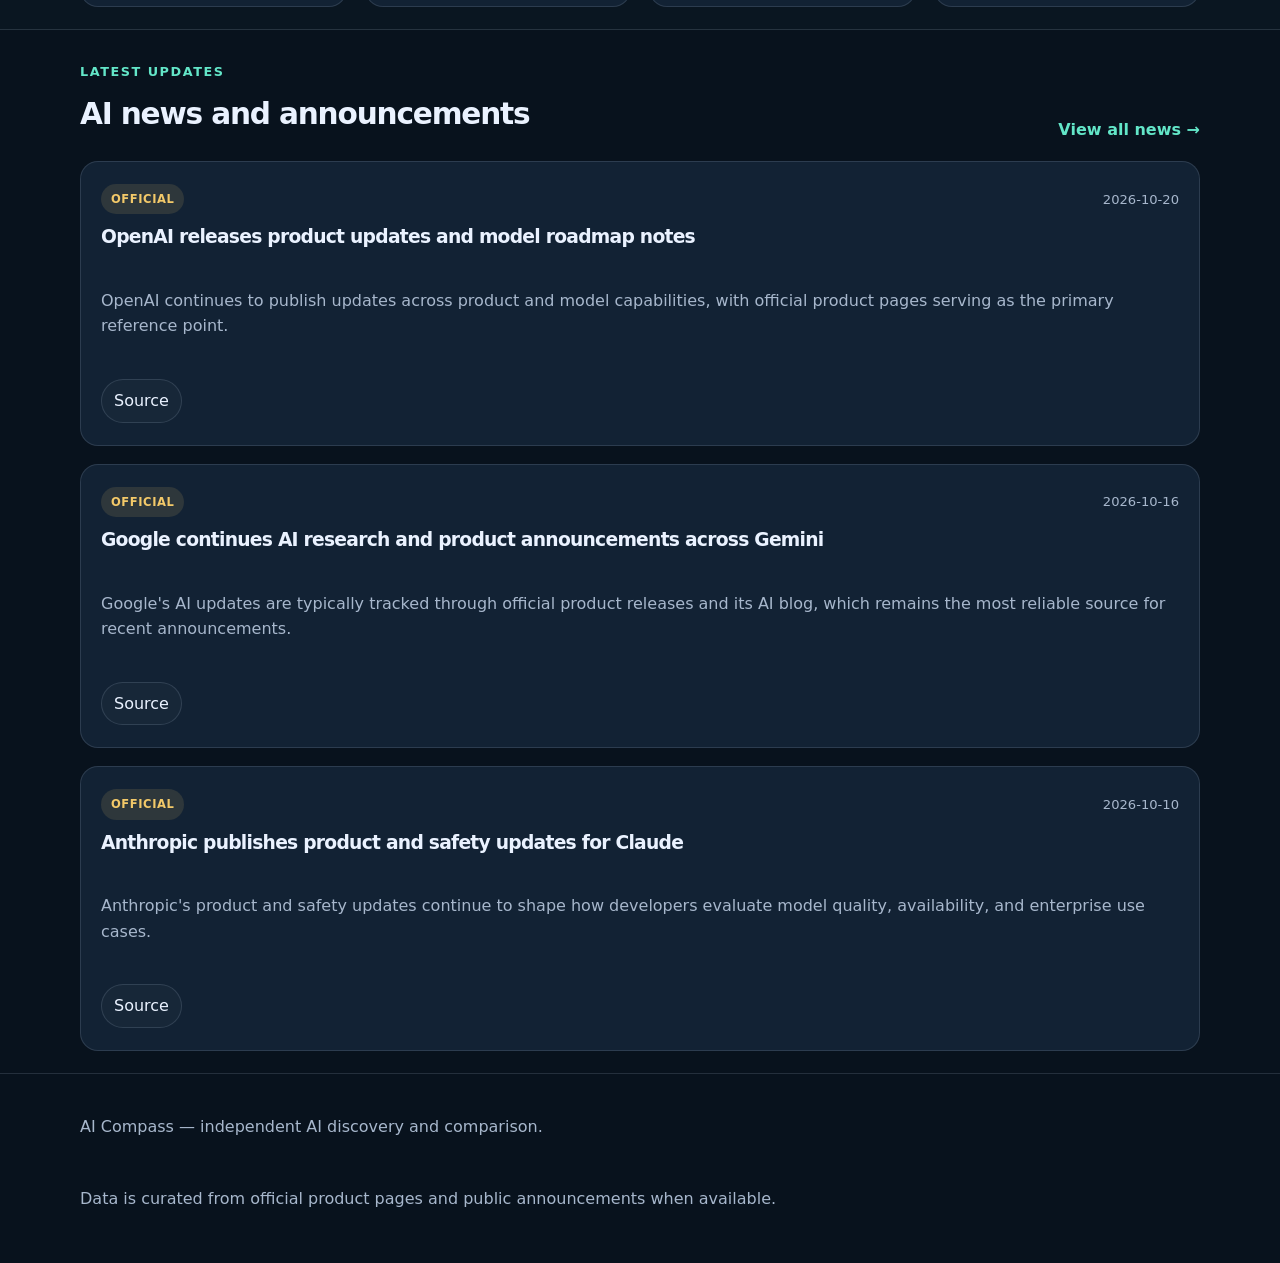
==== commit 70f4406b: "Fix mobile performance issues by removing slow external font dependency, caching JSON data, and addi" ====
--- a/index.html
+++ b/index.html
@@ -12,12 +12,6 @@
       content="AI tools, AI comparison, AI discovery, AI news, chatbots, AI research tools, AI coding assistants"
     />
     <title>AI Compass | Discover Better AI Tools</title>
-    <link rel="preconnect" href="https://fonts.googleapis.com" />
-    <link rel="preconnect" href="https://fonts.gstatic.com" crossorigin />
-    <link
-      href="https://fonts.googleapis.com/css2?family=Inter:wght@400;500;600;700;800&display=swap"
-      rel="stylesheet"
-    />
     <link rel="stylesheet" href="assets/styles.css" />
     <script src="assets/app.js" defer></script>
   </head>
--- a/assets/styles.css
+++ b/assets/styles.css
@@ -18,590 +18,166 @@
   --radius-small: 12px;
 }
 
-* {
-  box-sizing: border-box;
-}
-
-html {
-  scroll-behavior: smooth;
-}
-
+* { box-sizing: border-box; }
+html { scroll-behavior: smooth; }
 body {
   margin: 0;
-  font-family: "Inter", system-ui, -apple-system, BlinkMacSystemFont, "Segoe UI", sans-serif;
+  font-family: system-ui, -apple-system, BlinkMacSystemFont, "Segoe UI", sans-serif;
   background: var(--bg);
   color: var(--text);
   line-height: 1.6;
 }
 
-a {
-  color: var(--accent);
-  text-decoration: none;
-}
-
-a:hover {
-  text-decoration: underline;
-}
-
-img {
-  max-width: 100%;
-}
-
-button,
-input,
-select {
-  font: inherit;
-}
-
-.container {
-  width: min(1120px, calc(100% - 32px));
-  margin: 0 auto;
-}
-
-.narrow {
-  max-width: 760px;
-}
+a { color: var(--accent); text-decoration: none; }
+a:hover { text-decoration: underline; }
+img { max-width: 100%; }
+button, input, select { font: inherit; }
+.container { width: min(1120px, calc(100% - 32px)); margin: 0 auto; }
+.narrow { max-width: 760px; }
 
 .site-header {
-  position: sticky;
-  top: 0;
-  z-index: 30;
-  background: rgba(8, 18, 29, 0.85);
-  backdrop-filter: blur(12px);
+  position: sticky; top: 0; z-index: 30;
+  background: rgba(8, 18, 29, 0.85); backdrop-filter: blur(12px);
   border-bottom: 1px solid var(--border);
 }
 
 .nav-shell {
-  display: flex;
-  align-items: center;
-  justify-content: space-between;
-  min-height: 72px;
-  gap: 24px;
+  display: flex; align-items: center; justify-content: space-between;
+  min-height: 72px; gap: 24px;
+}
+.brand {
+  font-size: 1.4rem; font-weight: 800; letter-spacing: -0.04em;
+  color: var(--accent); text-decoration: none;
+}
+.main-nav {
+  display: flex; align-items: center; gap: 18px; flex-wrap: wrap;
+}
+.main-nav a {
+  font-size: 0.95rem; color: var(--muted); text-decoration: none;
+  padding: 8px 10px; border-radius: 999px; transition: 0.2s ease;
+}
+.main-nav a:hover, .main-nav a.active {
+  color: var(--text); background: rgba(99, 230, 200, 0.08);
 }
 
-.brand {
-  font-size: 1.4rem;
-  font-weight: 800;
-  letter-spacing: -0.04em;
-  color: var(--accent);
-  text-decoration: none;
+.hero { padding: 72px 0 52px; background: radial-gradient(circle at top, rgba(36, 91, 124, 0.7), rgba(8, 18, 29, 0.95) 46%); }
+.hero-inner { display: grid; grid-template-columns: 1.5fr 0.95fr; gap: 24px; align-items: center; }
+.eyebrow {
+  display: inline-block; margin-bottom: 14px; color: var(--accent);
+  font-size: 0.8rem; font-weight: 700; letter-spacing: 0.12em; text-transform: uppercase;
 }
 
-.main-nav {
-  display: flex;
-  align-items: center;
-  gap: 18px;
-  flex-wrap: wrap;
+h1, h2, h3, h4 { margin: 0 0 12px; line-height: 1.15; letter-spacing: -0.04em; }
+h1 { font-size: clamp(2.4rem, 4vw, 4.4rem); }
+h2 { font-size: clamp(1.85rem, 2vw, 2.5rem); }
+.page-head { padding-top: 52px; }
+.page-intro { max-width: 640px; color: var(--muted); font-size: 1.05rem; }
+.hero-copy p { max-width: 620px; color: var(--muted); font-size: 1.08rem; }
+.hero-actions { display: flex; gap: 12px; flex-wrap: wrap; margin-top: 24px; }
+.button {
+  display: inline-flex; align-items: center; justify-content: center;
+  padding: 0.95rem 1.3rem; border-radius: 12px; border: 1px solid var(--border);
+  font-weight: 700; transition: 0.2s ease; cursor: pointer;
+}
+.button:hover { text-decoration: none; }
+.button.primary { background: var(--accent); border-color: transparent; color: #041620; }
+.button.secondary { background: rgba(148, 163, 184, 0.06); color: var(--text); }
+
+.hero-panel { display: grid; gap: 18px; }
+.stat-card {
+  background: rgba(18, 34, 52, 0.8); border: 1px solid var(--border);
+  border-radius: var(--radius); padding: 22px 20px; box-shadow: var(--shadow);
+}
+.stat-card strong { display: block; font-size: 2rem; margin-bottom: 4px; color: var(--accent); }
+.stat-card span { color: var(--muted); }
+
+.section { padding: 28px 0 22px; }
+.alt-section { background: rgba(12, 25, 36, 0.65); border-block: 1px solid var(--border); }
+.section-head { display: flex; align-items: end; justify-content: space-between; gap: 20px; margin-bottom: 18px; }
+.inline-link { font-weight: 600; }
+
+.tool-grid, .news-list, .use-case-grid { display: grid; gap: 18px; }
+.tool-grid { grid-template-columns: repeat(auto-fit, minmax(220px, 1fr)); }
+.use-case-grid { grid-template-columns: repeat(auto-fit, minmax(220px, 1fr)); }
+
+.tool-card, .info-card, .news-card, .detail-panel, .compare-panel { background: var(--panel); border: 1px solid var(--border); border-radius: var(--radius); box-shadow: var(--shadow); }
+.tool-card { padding: 22px 20px; }
+.tool-card-header { display: flex; align-items: center; justify-content: space-between; gap: 12px; margin-bottom: 12px; }
+.tool-category {
+  display: inline-block; padding: 6px 10px; border-radius: 999px;
+  background: var(--accent-soft); color: var(--accent); font-size: 0.72rem; font-weight: 700;
+  letter-spacing: 0.04em; text-transform: uppercase;
+}
+.tool-card h3 { font-size: 1.3rem; margin-bottom: 10px; }
+.tool-card p { color: var(--muted); margin: 0 0 14px; }
+.meta-row { display: flex; flex-wrap: wrap; gap: 10px; margin-bottom: 18px; }
+.meta-pill {
+  display: inline-flex; align-items: center; gap: 6px; padding: 6px 10px;
+  border: 1px solid var(--border); border-radius: 999px; font-size: 0.75rem; color: var(--muted);
+}
+.tool-card .actions { display: flex; align-items: center; justify-content: space-between; gap: 12px; flex-wrap: wrap; }
+
+.chip-row { display: flex; flex-wrap: wrap; gap: 10px; margin-top: 18px; }
+.chip {
+  background: rgba(148, 163, 184, 0.05); color: var(--text); border: 1px solid var(--border);
+  border-radius: 999px; padding: 8px 14px; cursor: pointer; transition: 0.2s ease;
+}
+.chip.active, .chip:hover { background: var(--accent-soft); border-color: rgba(99, 230, 200, 0.5); color: var(--accent); }
+.toolbar { display: flex; justify-content: space-between; gap: 16px; align-items: center; flex-wrap: wrap; }
+.search-wrap { width: min(100%, 560px); }
+.search-wrap input, .selector-group select { width: 100%; background: rgba(17, 29, 40, 0.9); color: var(--text); border: 1px solid var(--border); border-radius: 12px; padding: 0.9rem 1rem; }
+.search-wrap input:focus, .selector-group select:focus { outline: 2px solid rgba(99, 230, 200, 0.45); outline-offset: 2px; }
+
+.info-card, .news-card { padding: 22px 20px; }
+.info-card p, .news-card p, .list-note, .tool-card .list-note { color: var(--muted); }
+.news-card { display: grid; gap: 12px; }
+.news-card-header { display: flex; align-items: center; justify-content: space-between; gap: 12px; flex-wrap: wrap; }
+.news-card time { color: var(--muted); font-size: 0.82rem; }
+.news-tag {
+  display: inline-block; padding: 6px 10px; border-radius: 999px;
+  background: rgba(243, 201, 105, 0.12); color: var(--warning); font-size: 0.72rem;
+  text-transform: uppercase; letter-spacing: 0.05em; font-weight: 700;
 }
 
-.main-nav a {
-  font-size: 0.95rem;
-  color: var(--muted);
-  text-decoration: none;
-  padding: 8px 10px;
-  border-radius: 999px;
-  transition: 0.2s ease;
+.compare-selectors { display: grid; grid-template-columns: repeat(auto-fit, minmax(180px, 1fr)); gap: 16px; }
+.selector-group { display: grid; gap: 8px; }
+.compare-panel { padding: 20px; overflow-x: auto; }
+.compare-table { width: 100%; border-collapse: collapse; min-width: 640px; }
+.compare-table th, .compare-table td { border-bottom: 1px solid var(--border); text-align: left; padding: 14px 12px; vertical-align: top; }
+.compare-table th { color: var(--accent); font-size: 0.8rem; letter-spacing: 0.08em; text-transform: uppercase; }
+.compare-table td { color: var(--text); }
+.compare-table .muted { color: var(--muted); }
+
+.detail-page { padding: 40px 0 64px; }
+.detail-panel { padding: 24px; }
+.detail-header { display: flex; align-items: start; justify-content: space-between; gap: 18px; flex-wrap: wrap; padding-bottom: 18px; border-bottom: 1px solid var(--border); margin-bottom: 18px; }
+.detail-topline { display: flex; align-items: center; gap: 10px; flex-wrap: wrap; margin-bottom: 10px; }
+.detail-grid { display: grid; grid-template-columns: repeat(auto-fit, minmax(220px, 1fr)); gap: 18px; margin-top: 18px; }
+.detail-card { padding: 18px; border-radius: 12px; background: rgba(17, 29, 40, 0.9); border: 1px solid var(--border); }
+.detail-card h3 { margin-bottom: 8px; color: var(--accent); font-size: 0.82rem; letter-spacing: 0.08em; text-transform: uppercase; }
+.detail-card ul { margin: 0; padding-left: 18px; color: var(--muted); }
+.sources { display: flex; flex-wrap: wrap; gap: 10px; margin-top: 12px; }
+.sources a { display: inline-flex; align-items: center; gap: 8px; padding: 8px 12px; border-radius: 999px; border: 1px solid var(--border); color: var(--text); background: rgba(148, 163, 184, 0.04); }
+
+.error-panel {
+  display: grid; gap: 12px; align-items: center;
+  background: rgba(18, 34, 52, 0.8); border: 1px solid var(--border); border-radius: var(--radius);
+  padding: 20px; color: var(--muted);
 }
+.error-panel p { margin: 0; }
+.retry-button { justify-self: start; }
 
-.main-nav a:hover,
-.main-nav a.active {
-  color: var(--text);
-  background: rgba(99, 230, 200, 0.08);
-}
-
-.hero {
-  padding: 72px 0 52px;
-  background: radial-gradient(circle at top, rgba(36, 91, 124, 0.7), rgba(8, 18, 29, 0.95) 46%);
-}
-
-.hero-inner {
-  display: grid;
-  grid-template-columns: 1.5fr 0.95fr;
-  gap: 24px;
-  align-items: center;
-}
-
-.eyebrow {
-  display: inline-block;
-  margin-bottom: 14px;
-  color: var(--accent);
-  font-size: 0.8rem;
-  font-weight: 700;
-  letter-spacing: 0.12em;
-  text-transform: uppercase;
-}
-
-h1,
-h2,
-h3,
-h4 {
-  margin: 0 0 12px;
-  line-height: 1.15;
-  letter-spacing: -0.04em;
-}
-
-h1 {
-  font-size: clamp(2.4rem, 4vw, 4.4rem);
-}
-
-h2 {
-  font-size: clamp(1.85rem, 2vw, 2.5rem);
-}
-
-.page-head {
-  padding-top: 52px;
-}
-
-.page-intro {
-  max-width: 640px;
-  color: var(--muted);
-  font-size: 1.05rem;
-}
-
-.hero-copy p {
-  max-width: 620px;
-  color: var(--muted);
-  font-size: 1.08rem;
-}
-
-.hero-actions {
-  display: flex;
-  gap: 12px;
-  flex-wrap: wrap;
-  margin-top: 24px;
-}
-
-.button {
-  display: inline-flex;
-  align-items: center;
-  justify-content: center;
-  padding: 0.95rem 1.3rem;
-  border-radius: 12px;
-  border: 1px solid var(--border);
-  font-weight: 700;
-  transition: 0.2s ease;
-}
-
-.button:hover {
-  text-decoration: none;
-}
-
-.button.primary {
-  background: var(--accent);
-  border-color: transparent;
-  color: #041620;
-}
-
-.button.secondary {
-  background: rgba(148, 163, 184, 0.06);
-  color: var(--text);
-}
-
-.hero-panel {
-  display: grid;
-  gap: 18px;
-}
-
-.stat-card {
-  background: rgba(18, 34, 52, 0.8);
-  border: 1px solid var(--border);
-  border-radius: var(--radius);
-  padding: 22px 20px;
-  box-shadow: var(--shadow);
-}
-
-.stat-card strong {
-  display: block;
-  font-size: 2rem;
-  margin-bottom: 4px;
-  color: var(--accent);
-}
-
-.stat-card span {
-  color: var(--muted);
-}
-
-.section {
-  padding: 28px 0 22px;
-}
-
-.alt-section {
-  background: rgba(12, 25, 36, 0.65);
-  border-block: 1px solid var(--border);
-}
-
-.section-head {
-  display: flex;
-  align-items: end;
-  justify-content: space-between;
-  gap: 20px;
-  margin-bottom: 18px;
-}
-
-.inline-link {
-  font-weight: 600;
-}
-
-.tool-grid,
-.news-list,
-.use-case-grid {
-  display: grid;
-  gap: 18px;
-}
-
-.tool-grid {
-  grid-template-columns: repeat(auto-fit, minmax(220px, 1fr));
-}
-
-.use-case-grid {
-  grid-template-columns: repeat(auto-fit, minmax(220px, 1fr));
-}
-
-.tool-card,
-.info-card,
-.news-card,
-.detail-panel,
-.compare-panel {
-  background: var(--panel);
-  border: 1px solid var(--border);
-  border-radius: var(--radius);
-  box-shadow: var(--shadow);
-}
-
-.tool-card {
-  padding: 22px 20px;
-}
-
-.tool-card-header {
-  display: flex;
-  align-items: center;
-  justify-content: space-between;
-  gap: 12px;
-  margin-bottom: 12px;
-}
-
-.tool-category {
-  display: inline-block;
-  padding: 6px 10px;
-  border-radius: 999px;
-  background: var(--accent-soft);
-  color: var(--accent);
-  font-size: 0.72rem;
-  font-weight: 700;
-  letter-spacing: 0.04em;
-  text-transform: uppercase;
-}
-
-.tool-card h3 {
-  font-size: 1.3rem;
-  margin-bottom: 10px;
-}
-
-.tool-card p {
-  color: var(--muted);
-  margin: 0 0 14px;
-}
-
-.meta-row {
-  display: flex;
-  flex-wrap: wrap;
-  gap: 10px;
-  margin-bottom: 18px;
-}
-
-.meta-pill {
-  display: inline-flex;
-  align-items: center;
-  gap: 6px;
-  padding: 6px 10px;
-  border: 1px solid var(--border);
-  border-radius: 999px;
-  font-size: 0.75rem;
-  color: var(--muted);
-}
-
-.tool-card .actions {
-  display: flex;
-  align-items: center;
-  justify-content: space-between;
-  gap: 12px;
-  flex-wrap: wrap;
-}
-
-.chip-row {
-  display: flex;
-  flex-wrap: wrap;
-  gap: 10px;
-  margin-top: 18px;
-}
-
-.chip {
-  background: rgba(148, 163, 184, 0.05);
-  color: var(--text);
-  border: 1px solid var(--border);
-  border-radius: 999px;
-  padding: 8px 14px;
-  cursor: pointer;
-  transition: 0.2s ease;
-}
-
-.chip.active,
-.chip:hover {
-  background: var(--accent-soft);
-  border-color: rgba(99, 230, 200, 0.5);
-  color: var(--accent);
-}
-
-.toolbar {
-  display: flex;
-  justify-content: space-between;
-  gap: 16px;
-  align-items: center;
-  flex-wrap: wrap;
-}
-
-.search-wrap {
-  width: min(100%, 560px);
-}
-
-.search-wrap input,
-.selector-group select {
-  width: 100%;
-  background: rgba(17, 29, 40, 0.9);
-  color: var(--text);
-  border: 1px solid var(--border);
-  border-radius: 12px;
-  padding: 0.9rem 1rem;
-}
-
-.search-wrap input:focus,
-.selector-group select:focus {
-  outline: 2px solid rgba(99, 230, 200, 0.45);
-  outline-offset: 2px;
-}
-
-.info-card,
-.news-card {
-  padding: 22px 20px;
-}
-
-.info-card p,
-.news-card p,
-.list-note,
-.tool-card .list-note {
-  color: var(--muted);
-}
-
-.news-card {
-  display: grid;
-  gap: 12px;
-}
-
-.news-card-header {
-  display: flex;
-  align-items: center;
-  justify-content: space-between;
-  gap: 12px;
-  flex-wrap: wrap;
-}
-
-.news-card time {
-  color: var(--muted);
-  font-size: 0.82rem;
-}
-
-.news-tag {
-  display: inline-block;
-  padding: 6px 10px;
-  border-radius: 999px;
-  background: rgba(243, 201, 105, 0.12);
-  color: var(--warning);
-  font-size: 0.72rem;
-  text-transform: uppercase;
-  letter-spacing: 0.05em;
-  font-weight: 700;
-}
-
-.compare-selectors {
-  display: grid;
-  grid-template-columns: repeat(auto-fit, minmax(180px, 1fr));
-  gap: 16px;
-}
-
-.selector-group {
-  display: grid;
-  gap: 8px;
-}
-
-.compare-panel {
-  padding: 20px;
-  overflow-x: auto;
-}
-
-.compare-table {
-  width: 100%;
-  border-collapse: collapse;
-  min-width: 640px;
-}
-
-.compare-table th,
-.compare-table td {
-  border-bottom: 1px solid var(--border);
-  text-align: left;
-  padding: 14px 12px;
-  vertical-align: top;
-}
-
-.compare-table th {
-  color: var(--accent);
-  font-size: 0.8rem;
-  letter-spacing: 0.08em;
-  text-transform: uppercase;
-}
-
-.compare-table td {
-  color: var(--text);
-}
-
-.compare-table .muted {
-  color: var(--muted);
-}
-
-.detail-page {
-  padding: 40px 0 64px;
-}
-
-.detail-panel {
-  padding: 24px;
-}
-
-.detail-header {
-  display: flex;
-  align-items: start;
-  justify-content: space-between;
-  gap: 18px;
-  flex-wrap: wrap;
-  padding-bottom: 18px;
-  border-bottom: 1px solid var(--border);
-  margin-bottom: 18px;
-}
-
-.detail-topline {
-  display: flex;
-  align-items: center;
-  gap: 10px;
-  flex-wrap: wrap;
-  margin-bottom: 10px;
-}
-
-.detail-grid {
-  display: grid;
-  grid-template-columns: repeat(auto-fit, minmax(220px, 1fr));
-  gap: 18px;
-  margin-top: 18px;
-}
-
-.detail-card {
-  padding: 18px;
-  border-radius: 12px;
-  background: rgba(17, 29, 40, 0.9);
-  border: 1px solid var(--border);
-}
-
-.detail-card h3 {
-  margin-bottom: 8px;
-  color: var(--accent);
-  font-size: 0.82rem;
-  letter-spacing: 0.08em;
-  text-transform: uppercase;
-}
-
-.detail-card ul {
-  margin: 0;
-  padding-left: 18px;
-  color: var(--muted);
-}
-
-.list-inline {
-  display: flex;
-  flex-wrap: wrap;
-  gap: 8px;
-  padding: 0;
-  margin: 0;
-  list-style: none;
-}
-
-.list-inline li {
-  padding: 6px 10px;
-  border-radius: 999px;
-  background: rgba(99, 230, 200, 0.08);
-  color: var(--accent);
-  font-size: 0.76rem;
-}
-
-.sources {
-  display: flex;
-  flex-wrap: wrap;
-  gap: 10px;
-  margin-top: 12px;
-}
-
-.sources a {
-  display: inline-flex;
-  align-items: center;
-  gap: 8px;
-  padding: 8px 12px;
-  border-radius: 999px;
-  border: 1px solid var(--border);
-  color: var(--text);
-  background: rgba(148, 163, 184, 0.04);
-}
-
-.site-footer {
-  border-top: 1px solid var(--border);
-  padding: 24px 0 36px;
-  color: var(--muted);
-}
-
-.footer-shell {
-  display: flex;
-  justify-content: space-between;
-  gap: 14px;
-  align-items: center;
-  flex-wrap: wrap;
-}
+.site-footer { border-top: 1px solid var(--border); padding: 24px 0 36px; color: var(--muted); }
+.footer-shell { display: flex; justify-content: space-between; gap: 14px; align-items: center; flex-wrap: wrap; }
 
 .sr-only {
-  position: absolute;
-  width: 1px;
-  height: 1px;
-  padding: 0;
-  margin: -1px;
-  overflow: hidden;
-  clip: rect(0, 0, 0, 0);
-  white-space: nowrap;
-  border: 0;
+  position: absolute; width: 1px; height: 1px; padding: 0; margin: -1px; overflow: hidden;
+  clip: rect(0, 0, 0, 0); white-space: nowrap; border: 0;
 }
 
 @media (max-width: 720px) {
-  .hero-inner {
-    grid-template-columns: 1fr;
-  }
-
-  .nav-shell,
-  .section-head,
-  .footer-shell {
-    align-items: flex-start;
-    flex-direction: column;
-  }
-
-  .main-nav {
-    gap: 10px;
-  }
-
-  .tool-card .actions,
-  .detail-header {
-    flex-direction: column;
-    align-items: flex-start;
-  }
+  .hero-inner { grid-template-columns: 1fr; }
+  .nav-shell, .section-head, .footer-shell { align-items: flex-start; flex-direction: column; }
+  .main-nav { gap: 10px; }
+  .tool-card .actions, .detail-header { flex-direction: column; align-items: flex-start; }
 }
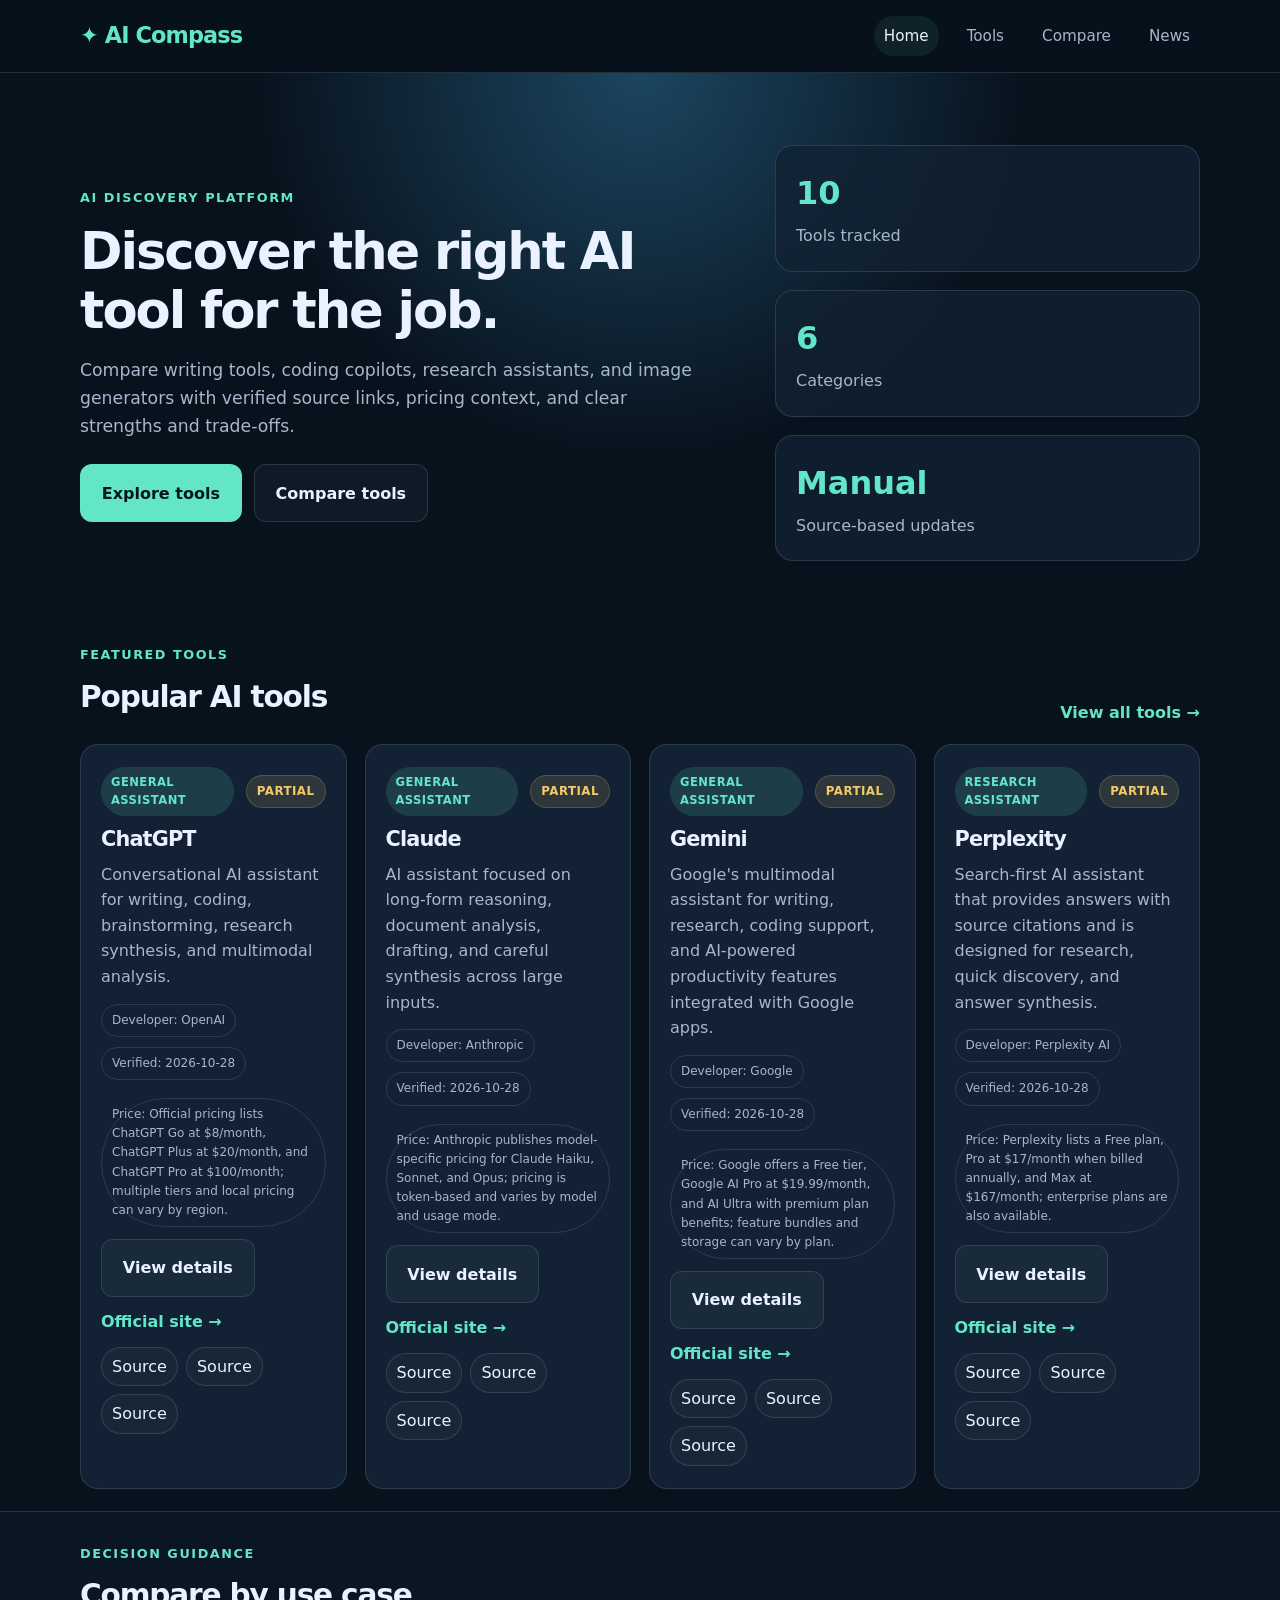
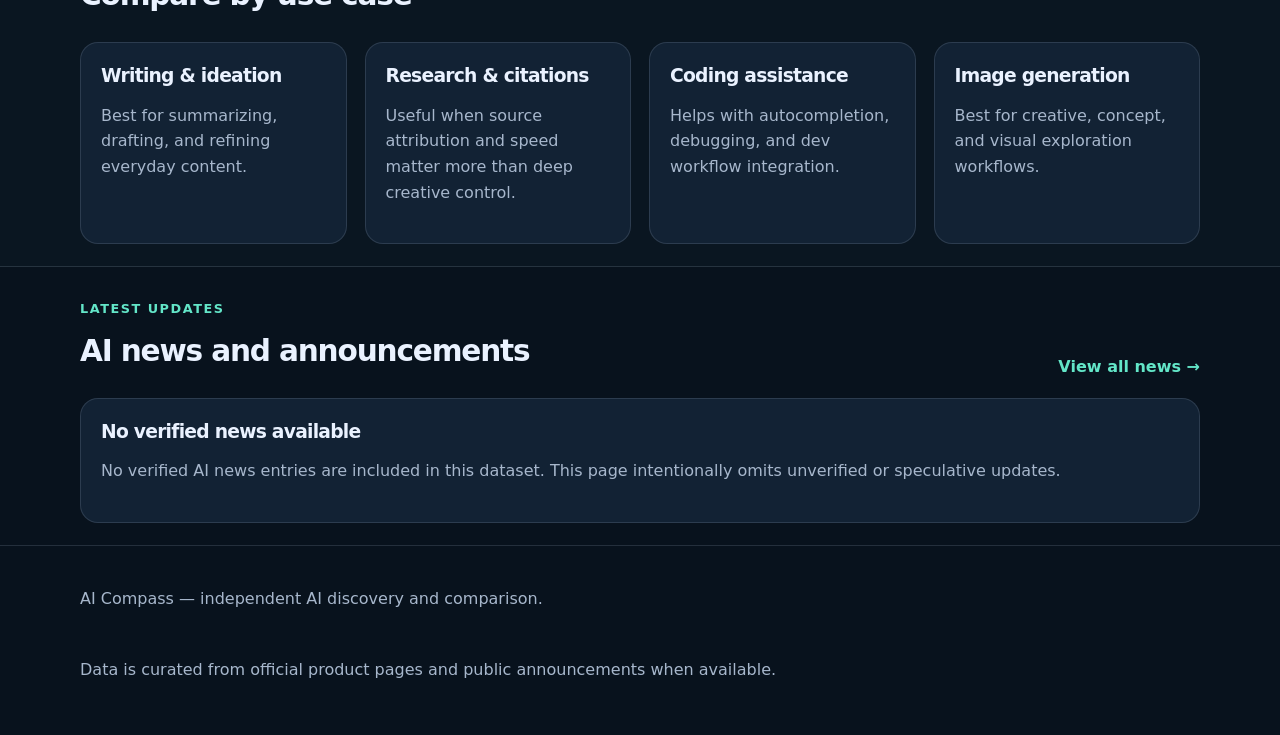
==== commit 39224e16: "Implement v0.3.1 security, static-hosting compatibility, canonical metadata, sitemap, and stronger v" ====
--- a/index.html
+++ b/index.html
@@ -7,11 +7,13 @@
       name="description"
       content="AI Compass helps you discover, compare, and evaluate AI tools with clear data, pricing context, and source links."
     />
+    <meta name="robots" content="index,follow" />
     <meta
       name="keywords"
       content="AI tools, AI comparison, AI discovery, AI news, chatbots, AI research tools, AI coding assistants"
     />
     <title>AI Compass | Discover Better AI Tools</title>
+    <link rel="canonical" href="https://skhm9.github.io/ai-compass/" />
     <link rel="stylesheet" href="assets/styles.css" />
     <script src="assets/app.js" defer></script>
   </head>
--- a/assets/styles.css
+++ b/assets/styles.css
@@ -111,11 +111,25 @@
 .tool-card h3 { font-size: 1.3rem; margin-bottom: 10px; }
 .tool-card p { color: var(--muted); margin: 0 0 14px; }
 .meta-row { display: flex; flex-wrap: wrap; gap: 10px; margin-bottom: 18px; }
+.meta-row.compact-row { margin-bottom: 12px; }
 .meta-pill {
   display: inline-flex; align-items: center; gap: 6px; padding: 6px 10px;
   border: 1px solid var(--border); border-radius: 999px; font-size: 0.75rem; color: var(--muted);
 }
+.status-badge {
+  display: inline-flex; align-items: center; justify-content: center;
+  border-radius: 999px; padding: 6px 10px; font-size: 0.74rem; font-weight: 700; text-transform: uppercase; letter-spacing: 0.04em;
+}
+.status-badge.verified { background: rgba(67, 217, 182, 0.12); color: #9af0d8; border: 1px solid rgba(67, 217, 182, 0.2); }
+.status-badge.partial { background: rgba(243, 201, 105, 0.12); color: var(--warning); border: 1px solid rgba(243, 201, 105, 0.2); }
+.status-badge.unverified { background: rgba(238, 125, 125, 0.1); color: #ffb2b2; border: 1px solid rgba(238, 125, 125, 0.2); }
 .tool-card .actions { display: flex; align-items: center; justify-content: space-between; gap: 12px; flex-wrap: wrap; }
+.source-stack {
+  display: flex; flex-wrap: wrap; gap: 8px; margin-top: 12px;
+}
+.source-stack a, .sources a {
+  display: inline-flex; align-items: center; gap: 8px; padding: 6px 10px; border-radius: 999px; border: 1px solid var(--border); color: var(--text); background: rgba(148, 163, 184, 0.04);
+}
 
 .chip-row { display: flex; flex-wrap: wrap; gap: 10px; margin-top: 18px; }
 .chip {
@@ -157,7 +171,6 @@
 .detail-card h3 { margin-bottom: 8px; color: var(--accent); font-size: 0.82rem; letter-spacing: 0.08em; text-transform: uppercase; }
 .detail-card ul { margin: 0; padding-left: 18px; color: var(--muted); }
 .sources { display: flex; flex-wrap: wrap; gap: 10px; margin-top: 12px; }
-.sources a { display: inline-flex; align-items: center; gap: 8px; padding: 8px 12px; border-radius: 999px; border: 1px solid var(--border); color: var(--text); background: rgba(148, 163, 184, 0.04); }
 
 .error-panel {
   display: grid; gap: 12px; align-items: center;
@@ -181,3 +194,4 @@
   .main-nav { gap: 10px; }
   .tool-card .actions, .detail-header { flex-direction: column; align-items: flex-start; }
 }
+
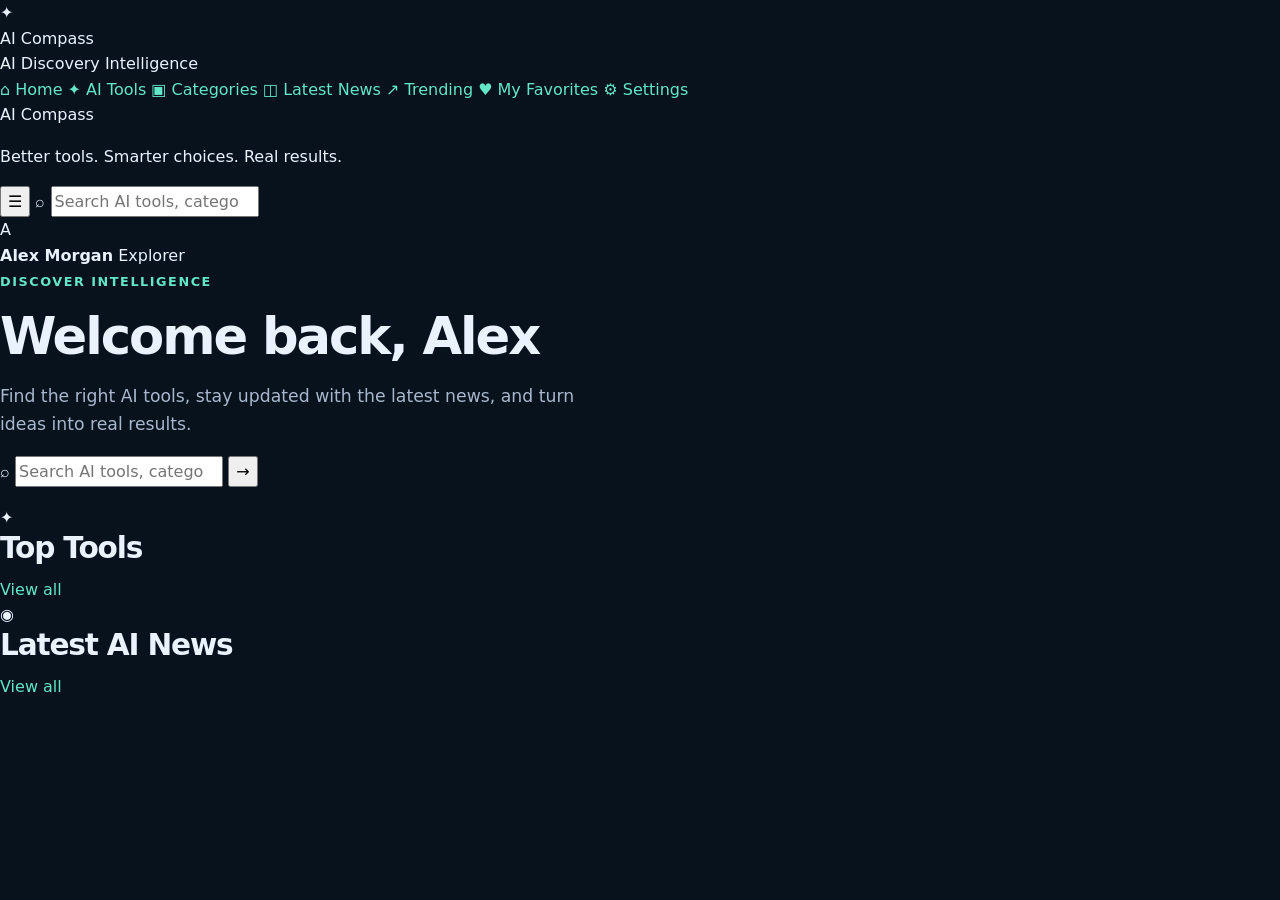
==== commit 3631026b: "Implement approved AI Compass dashboard styling and current-data-driven homepage interactions while " ====
--- a/index.html
+++ b/index.html
@@ -5,130 +5,136 @@
     <meta name="viewport" content="width=device-width, initial-scale=1.0" />
     <meta
       name="description"
-      content="AI Compass helps you discover, compare, and evaluate AI tools with clear data, pricing context, and source links."
+      content="AI Compass dashboard for discovering, comparing, and evaluating AI tools with source-backed context."
     />
     <meta name="robots" content="index,follow" />
-    <meta
-      name="keywords"
-      content="AI tools, AI comparison, AI discovery, AI news, chatbots, AI research tools, AI coding assistants"
-    />
     <title>AI Compass | Discover Better AI Tools</title>
     <link rel="canonical" href="https://skhm9.github.io/ai-compass/" />
     <link rel="stylesheet" href="assets/styles.css" />
     <script src="assets/app.js" defer></script>
   </head>
-  <body>
-    <header class="site-header">
-      <div class="container nav-shell">
-        <a href="index.html" class="brand" aria-label="AI Compass home">✦ AI Compass</a>
-        <nav class="main-nav" aria-label="Main navigation">
-          <a href="index.html" class="active">Home</a>
-          <a href="tools.html">Tools</a>
-          <a href="comparison.html">Compare</a>
-          <a href="news.html">News</a>
+  <body class="dashboard-shell">
+    <div class="app-frame">
+      <aside class="sidebar" id="sidebar">
+        <div class="brand-wrap">
+          <div class="brand-mark">✦</div>
+          <div class="brand-copy">
+            <div class="brand-name">AI Compass</div>
+            <div class="brand-tag">AI Discovery Intelligence</div>
+          </div>
+        </div>
+
+        <nav class="side-nav" aria-label="Main navigation">
+          <a href="index.html" class="nav-item active">
+            <span class="nav-icon">⌂</span>
+            <span>Home</span>
+          </a>
+          <a href="tools.html" class="nav-item">
+            <span class="nav-icon">✦</span>
+            <span>AI Tools</span>
+          </a>
+          <a href="tools.html" class="nav-item">
+            <span class="nav-icon">▣</span>
+            <span>Categories</span>
+          </a>
+          <a href="news.html" class="nav-item">
+            <span class="nav-icon">◫</span>
+            <span>Latest News</span>
+          </a>
+          <a href="tools.html" class="nav-item">
+            <span class="nav-icon">↗</span>
+            <span>Trending</span>
+          </a>
+          <a href="tools.html" class="nav-item">
+            <span class="nav-icon">♥</span>
+            <span>My Favorites</span>
+          </a>
+          <a href="tools.html" class="nav-item">
+            <span class="nav-icon">⚙</span>
+            <span>Settings</span>
+          </a>
         </nav>
-      </div>
-    </header>
 
-    <main>
-      <section class="hero">
-        <div class="container hero-inner">
-          <div class="hero-copy">
-            <span class="eyebrow">AI discovery platform</span>
-            <h1>Discover the right AI tool for the job.</h1>
-            <p>
-              Compare writing tools, coding copilots, research assistants, and image generators with
-              verified source links, pricing context, and clear strengths and trade-offs.
-            </p>
-            <div class="hero-actions">
-              <a class="button primary" href="tools.html">Explore tools</a>
-              <a class="button secondary" href="comparison.html">Compare tools</a>
+        <div class="sidebar-footer">
+          <div class="sidebar-badge">AI Compass</div>
+          <p>Better tools. Smarter choices. Real results.</p>
+        </div>
+      </aside>
+
+      <div class="main-panel">
+        <header class="topbar">
+          <button class="mobile-toggle" id="mobile-toggle" type="button" aria-label="Open navigation">
+            ☰
+          </button>
+
+          <label class="top-search" for="top-search-input">
+            <span class="search-icon">⌕</span>
+            <input id="top-search-input" type="search" placeholder="Search AI tools, categories, or tasks..." aria-label="Search AI tools" />
+          </label>
+
+          <div class="user-chip">
+            <div class="user-avatar">A</div>
+            <div class="user-meta">
+              <strong>Alex Morgan</strong>
+              <span>Explorer</span>
             </div>
           </div>
-          <div class="hero-panel" aria-label="Overview stats">
-            <div class="stat-card">
-              <strong data-home-stat="count">0</strong>
-              <span>Tools tracked</span>
+        </header>
+
+        <main class="dashboard-main">
+          <section class="hero-block panel">
+            <div class="hero-copy">
+              <span class="eyebrow">DISCOVER INTELLIGENCE</span>
+              <h1>Welcome back, Alex</h1>
+              <p>Find the right AI tools, stay updated with the latest news, and turn ideas into real results.</p>
+
+              <form id="hero-search-form" class="hero-search" action="tools.html" method="GET">
+                <label class="hero-search-field">
+                  <span class="search-icon">⌕</span>
+                  <input id="hero-search-input" name="q" type="search" placeholder="Search AI tools, categories, or tasks..." aria-label="Search AI tools and categories" />
+                </label>
+                <button type="submit" class="hero-search-button" aria-label="Search tools">→</button>
+              </form>
+
+              <div id="home-category-pills" class="chip-row" aria-label="Quick categories"></div>
             </div>
-            <div class="stat-card">
-              <strong data-home-stat="categories">0</strong>
-              <span>Categories</span>
+
+            <div class="hero-graphic" aria-hidden="true">
+              <div class="compass-outer">
+                <div class="compass-inner">
+                  <div class="compass-center"></div>
+                </div>
+              </div>
             </div>
-            <div class="stat-card">
-              <strong>Manual</strong>
-              <span>Source-based updates</span>
+          </section>
+
+          <section id="dashboard-metrics" class="metric-grid" aria-live="polite"></section>
+
+          <section class="content-grid">
+            <div class="panel panel-list">
+              <div class="section-header">
+                <div class="section-title-wrap">
+                  <span class="section-mark">✦</span>
+                  <h2>Top Tools</h2>
+                </div>
+                <a href="tools.html" class="section-link">View all</a>
+              </div>
+              <div id="top-tools" class="tool-list" aria-live="polite"></div>
             </div>
-          </div>
-        </div>
-      </section>
 
-      <section class="section">
-        <div class="container">
-          <div class="section-head">
-            <div>
-              <span class="eyebrow">Featured tools</span>
-              <h2>Popular AI tools</h2>
+            <div class="panel panel-list news-panel">
+              <div class="section-header">
+                <div class="section-title-wrap">
+                  <span class="section-mark">◉</span>
+                  <h2>Latest AI News</h2>
+                </div>
+                <a href="news.html" class="section-link">View all</a>
+              </div>
+              <div id="dashboard-news" class="news-list" aria-live="polite"></div>
             </div>
-            <a href="tools.html" class="inline-link">View all tools →</a>
-          </div>
-          <div id="featured-tools" class="tool-grid" aria-live="polite"></div>
-        </div>
-      </section>
-
-      <section class="section alt-section">
-        <div class="container">
-          <div class="section-head">
-            <div>
-              <span class="eyebrow">Decision guidance</span>
-              <h2>Compare by use case</h2>
-            </div>
-          </div>
-          <div class="use-case-grid">
-            <article class="info-card">
-              <h3>Writing & ideation</h3>
-              <p>Best for summarizing, drafting, and refining everyday content.</p>
-            </article>
-            <article class="info-card">
-              <h3>Research & citations</h3>
-              <p>Useful when source attribution and speed matter more than deep creative control.</p>
-            </article>
-            <article class="info-card">
-              <h3>Coding assistance</h3>
-              <p>Helps with autocompletion, debugging, and dev workflow integration.</p>
-            </article>
-            <article class="info-card">
-              <h3>Image generation</h3>
-              <p>Best for creative, concept, and visual exploration workflows.</p>
-            </article>
-          </div>
-        </div>
-      </section>
-
-      <section class="section">
-        <div class="container">
-          <div class="section-head">
-            <div>
-              <span class="eyebrow">Latest updates</span>
-              <h2>AI news and announcements</h2>
-            </div>
-            <a href="news.html" class="inline-link">View all news →</a>
-          </div>
-          <div id="featured-news" class="news-list compact"></div>
-        </div>
-      </section>
-    </main>
-
-    <footer class="site-footer">
-      <div class="container footer-shell">
-        <p>AI Compass — independent AI discovery and comparison.</p>
-        <p>Data is curated from official product pages and public announcements when available.</p>
+          </section>
+        </main>
       </div>
-    </footer>
-
-    <script>
-      document.addEventListener('DOMContentLoaded', () => {
-        window.aiCompassApp && window.aiCompassApp.initHome();
-      });
-    </script>
+    </div>
   </body>
 </html>
